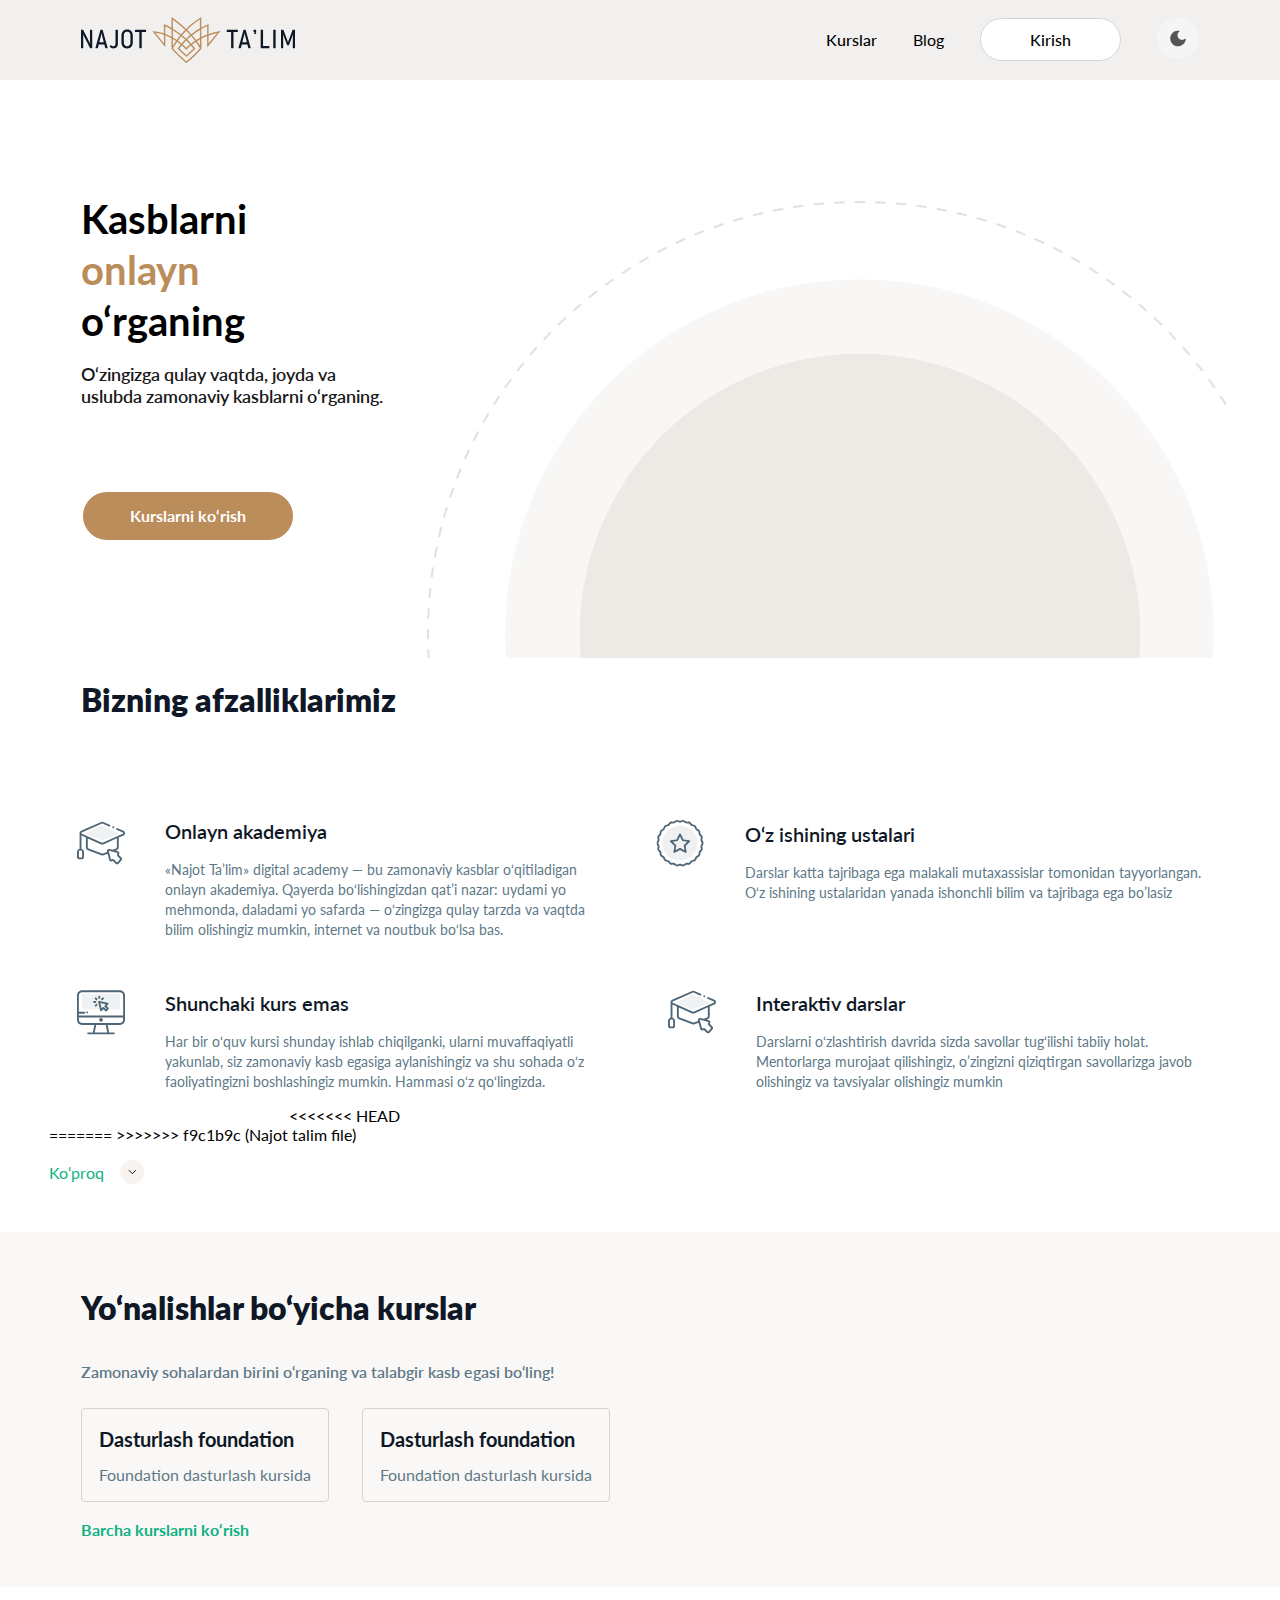
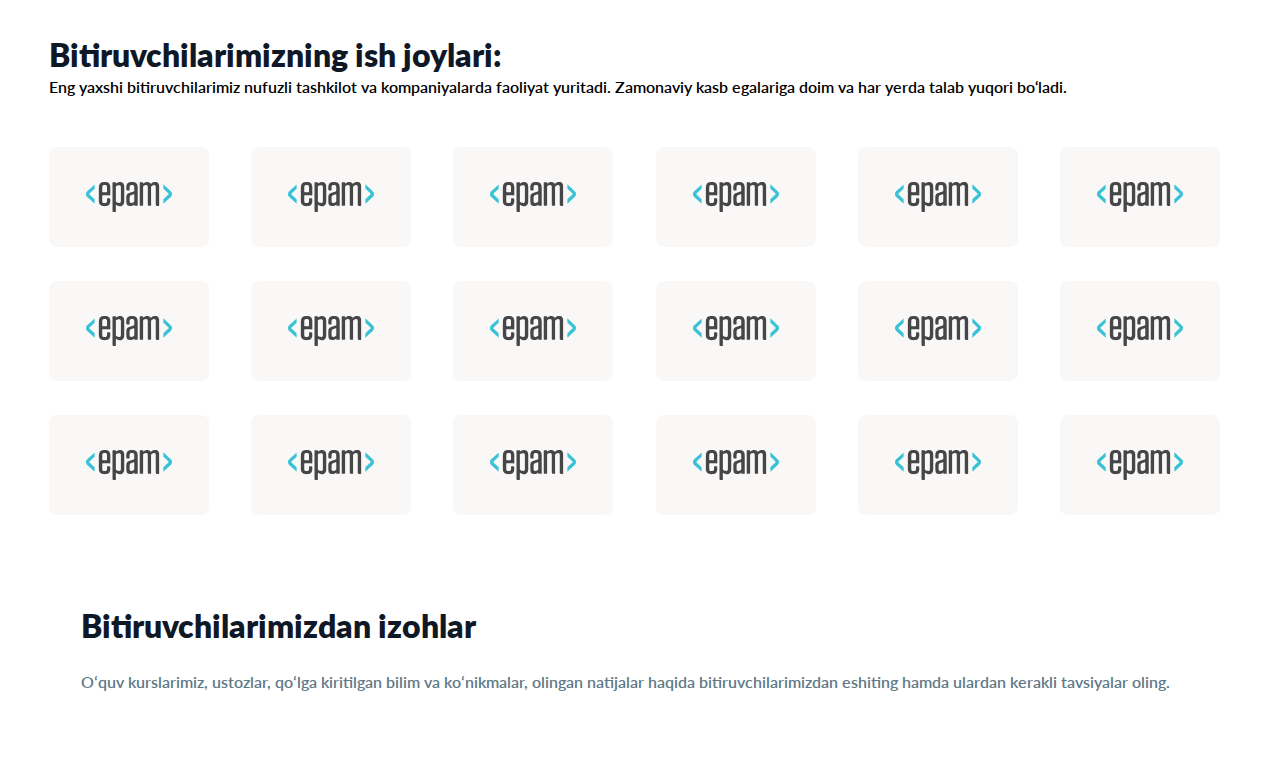
==== index.html @ 7089ec7c "add all repo" ====
<!doctype html>
<html lang="en">
<head>
    <meta charset="UTF-8">
    <meta name="viewport"
          content="width=device-width, user-scalable=no, initial-scale=1.0, maximum-scale=1.0, minimum-scale=1.0">
    <meta http-equiv="X-UA-Compatible" content="ie=edge">
    <title>Document</title>
    <link rel="stylesheet" href="./main.css">
</head>
<body>
<header class="header">
    <div class="container header_container">
        <img src="img/najot_ta'lim_logo.svg" alt="Najot Ta'lim Logo">
        <nav>
            <ul class="header_menu">
                <li class="header_link"><a href="#">Kurslar</a></li>
                <li class="header_link"><a href="#"></a>Blog</li>
                <li class="header_link"><a class="header_href" href="#">Kirish</a></li>
                <li class="header_img">
                    <img src="./img/Dark%20mode.svg" alt="Dark mode">
                </li>
            </ul>
        </nav>
    </div>
</header>

<main class="main">
    <section class="container main_container">
        <div class="section_container">
            <div class="section_box">
                <h1>Kasblarni
                  <span class="section_span">onlayn</span>
                    o‘rganing</h1>
                <p class="hero_text">O‘zingizga qulay vaqtda, joyda va uslubda
                    zamonaviy kasblarni o‘rganing.</p>
                <button class="section_button">Kurslarni ko‘rish</button>
            </div>
        </div>
    </section>

        <section class="container section_box_div">
                <h2 class="hero_h2">Bizning afzalliklarimiz</h2>
          <div class="box_container">
            <div class="box_title">
                <img class="box_title_img" src="./img/online.60c3bc48.svg.svg" alt="logo">
                <div class="title_box">
                    <p class="box_title_p">Onlayn akademiya</p>
                    <p class="box_title_text">«Najot Ta’lim» digital academy — bu zamonaviy kasblar o‘qitiladigan onlayn
                        akademiya. Qayerda bo‘lishingizdan qat’i nazar: uydami yo mehmonda,
                        daladami yo safarda — o‘zingizga qulay tarzda va vaqtda bilim olishingiz
                        mumkin, internet va noutbuk bo‘lsa bas.</p>
                </div>
            </div>
            <div class="box_title">
                <img class="box_title_img" src="./img/span.svg" alt="logo">
                <div class="title_box">
                    <p class="box_title_p">O‘z ishining ustalari</p>
                    <p class="box_title_text_p">Darslar katta tajribaga ega malakali mutaxassislar tomonidan tayyorlangan.
                        O‘z ishining ustalaridan yanada ishonchli bilim va tajribaga ega bo’lasiz</p>
                </div>
            </div>
            <div class="box_title">
                <img class="box_title_img" src="./img/pc1.e972278e.svg.svg" alt="logo">
                <div class="title_box">
                    <p class="box_title_p">Shunchaki kurs emas</p>
                    <p class="box_title_text">Har bir o‘quv kursi shunday ishlab chiqilganki, ularni muvaffaqiyatli yakunlab,
                        siz zamonaviy kasb egasiga aylanishingiz va shu sohada o‘z faoliyatingizni
                        boshlashingiz mumkin. Hammasi o‘z qo‘lingizda.</p>
                </div>
            </div>
            <div class="box_title">
                <img class="box_title_img" src="./img/online.60c3bc48.svg.svg" alt="logo">
                <div class="title_box">
                    <p class="box_title_p">Interaktiv darslar</p>
                    <p class="box_title_text">Darslarni o‘zlashtirish davrida sizda savollar tug‘ilishi tabiiy holat.
                        Mentorlarga murojaat qilishingiz, o’zingizni qiziqtirgan savollarizga javob
                        olishingiz va tavsiyalar olishingiz mumkin</p>
                </div>
            </div>
<<<<<<< HEAD

           </div>
=======
          </div>
>>>>>>> f9c1b9c (Najot talim file)
            <div class="box_title_a_btn">
                <a class="text_href" href="#">Ko‘proq</a>
                <img src="./img/button.our-advantages__more-btn-icon%20(1).svg" alt="">
            </div>
        </section>
        <section class="section_container_div">
            <div class="container section_box_h2">
                <h2 class="box_h2">Yo‘nalishlar bo‘yicha kurslar</h2>
                <p class="box_p">Zamonaviy sohalardan birini o‘rganing va talabgir kasb egasi bo‘ling!</p>
                <div class="box_section_div_box_container">
                    <div class="box_section_div_box">
                        <h3 class="box_h3">Dasturlash foundation</h3>
                        <p class="box_p_text">Foundation dasturlash kursida </p>
                    </div>
                    <div class="box_section_div_box">
                        <h3 class="box_h3">Dasturlash foundation</h3>
                        <p class="box_p_text">Foundation dasturlash kursida </p>
                    </div>
                </div>
                <p class="hero_p">Barcha kurslarni ko‘rish</p>
            </div>
        </section>
        <section class="container section_container_div_box">
            <div class="section_container_box_div">
                <h2 class="text_h2">Bitiruvchilarimizning ish joylari:</h2>
                <p class="text_p">Eng yaxshi bitiruvchilarimiz nufuzli tashkilot va kompaniyalarda faoliyat yuritadi. Zamonaviy kasb egalariga doim va har yerda talab yuqori bo‘ladi.</p>
            </div>
            <div class="box_grid">
                <div class="img_box">
                    <img src="./img/li.partners__item.svg" alt="<epam>">
                </div>
                <div class="img_box">
                    <img src="./img/li.partners__item.svg" alt="<epam>">
                </div>
                <div class="img_box">
                    <img src="./img/li.partners__item.svg" alt="<epam>">
                </div>
                <div class="img_box">
                    <img src="./img/li.partners__item.svg" alt="<epam>">
                </div>
                <div class="img_box">
                    <img src="./img/li.partners__item.svg" alt="<epam>">
                </div>
                <div class="img_box">
                    <img src="./img/li.partners__item.svg" alt="<epam>">
                </div>
                <div class="img_box">
                    <img src="./img/li.partners__item.svg" alt="<epam>">
                </div>
                <div class="img_box">
                    <img src="./img/li.partners__item.svg" alt="<epam>">
                </div>
                <div class="img_box">
                    <img src="./img/li.partners__item.svg" alt="<epam>">
                </div>
                <div class="img_box">
                    <img src="./img/li.partners__item.svg" alt="<epam>">
                </div>
                <div class="img_box">
                    <img src="./img/li.partners__item.svg" alt="<epam>">
                </div>
                <div class="img_box">
                    <img src="./img/li.partners__item.svg" alt="<epam>">
                </div>
                <div class="img_box">
                    <img src="./img/li.partners__item.svg" alt="<epam>">
                </div>
                <div class="img_box">
                    <img src="./img/li.partners__item.svg" alt="<epam>">
                </div>
                <div class="img_box">
                    <img src="./img/li.partners__item.svg" alt="<epam>">
                </div>
                <div class="img_box">
                    <img src="./img/li.partners__item.svg" alt="<epam>">
                </div>
                <div class="img_box">
                    <img src="./img/li.partners__item.svg" alt="<epam>">
                </div>
                <div class="img_box">
                    <img src="./img/li.partners__item.svg" alt="<epam>">
                </div>
            </div>
        </section>
    <section class="section_container_div_title">
        <div class="container section_box_title_text">
            <h2 class="text_title">Bitiruvchilarimizdan izohlar</h2>
            <p class="title_box_text">Oʻquv kurslarimiz, ustozlar, qoʻlga kiritilgan bilim va koʻnikmalar, olingan natijalar haqida bitiruvchilarimizdan eshiting hamda ulardan kerakli tavsiyalar oling.</p>
        </div>
    </section>
</main>
</body>
</html>
---- main.css ----
@import url('https://fonts.googleapis.com/css2?family=Lato:ital,wght@0,100;0,300;0,400;0,700;0,900;1,100;1,300;1,400;1,700;1,900&display=swap');
*{
    .text_href{
        color: #0EB182;
    }
    margin: 0;
    padding: 0;
    box-sizing: border-box;
    list-style: none;
    text-decoration: none;
    font-family: "Lato", serif;
    border: none;
}
body{
    background: #FFFFFF;
}
.header{
    background: #F1F0EE;
}
.container{
    margin: 0 auto;
    max-width: 1182px;
    width: 100%;
}
.header_container{
    padding: 17px 32px;
    display: flex;
    justify-content: space-between;
    align-items: center;
}
.header_menu{
    display: flex;
    align-items: center;
    gap: 36px;
}
.header_link > a{
    color: #000000;
    font-weight: 500;
    font-size: 16px;
    line-height: 22px;
}
.header_href{
    background-color:  #FFFFFF;
    padding: 11px 49px;
    border-radius: 100px;
    border: 1px solid #d5d3d0;
}
.header_href:hover{
    background-color: #F1F0EE;
    border: 1px solid #FFFFFF;
    transition-duration: 0.5s;
}
h1{
    max-width: 160px;
    width: 100%;
    color: #000000;
    font-weight: 700;
    font-size: 40px;
    line-height: 46px;
}
.section_span{
    font-weight: 700;
    font-size: 40px;
    line-height: 56px;
    color: #BA8D5B;
}
.section_container{
    padding: 116px 32px;
    display: flex;
    gap: 76px;
    background-image: url("./img/bakround_img.png");
    background-repeat: no-repeat;
    background-position: 120% bottom;
}
.hero_text{
    max-width: 313px;
    width: 100%;
    font-weight: 600;
    font-size: 18px;
    line-height: 22px;
    margin-top: 19px;
    color: #191919;
}
.section_button{
    padding: 13px 47px;
    border-radius: 100px;
    background: #BA8D5B;
    color: #fff;
    font-weight: 700;
    font-size: 16px;
    line-height: 22px;
    margin-top: 83px;
    cursor: pointer;
    border: 2px solid #ffffff;
}
.section_button:hover{
    background: #000000;
    border: 2px solid yellow;
    transition-duration: 0.5s;
}
.section_img{
    max-width: 706px;
}
.hero_h2{
    color: #0F1826;
    font-weight: 800;
    font-size: 32px;
    line-height: 40px;
    padding: 0  0 0 32px;
}
.section_box_div{
    margin-top: 22px;
}
.box_title_p{
    color: #0F1826;
    font-weight: 600;
    font-size: 20px;
    line-height: 30px;
}
.box_title_text{
    margin-top: 14px;
    color: #607987;
    max-width: 448px;
    width: 100%;
    font-weight: 400;
    font-size: 14px;
    line-height: 20px;
}
.box_title{
    margin-top: 48px;
    display: flex;
    gap: 40px;
}
.box_title_img{
    object-fit: none;
    padding-bottom: 70px;
}
.box_title_text_p{
    margin-top: 14px;
    color: #607987;
    max-width: 470px;
    width: 100%;
    font-weight: 400;
    font-size: 14px;
    line-height: 20px;
}
.box_container{
    margin-top: 48px;
    display: grid;
    grid-template-columns: 1fr 1fr;
    align-items: center;
    justify-items: center;
    flex-direction: column;
}
.box_href{
    color: #0EB182;
    font-weight: 600;
    font-size: 16px;
    line-height: 20px;
}
.box_title_a_btn{
   margin-top: 16px;
    align-items: center;
    display: flex;
    gap: 16px;
}
.section_container_div{
    margin-top: 48px;
    background: #F9F8F7;
    padding: 48px 0;
}
.section_box_h2{
    padding-left: 32px;
}
.box_h2{
    color: #0F1826;
    font-weight: 800;
    font-size: 32px;
    line-height: 56px;
}
.box_p{
    margin-top: 24px;
    font-weight: 600;
    font-size: 16px;
    line-height: 24px;
    color: #607987;
}
.box_h3{
    font-weight: 700;
    font-size: 20px;
    line-height: 27px;
    color: #0F1826;
}
.box_section_div_box{
    max-width: 254px;
    border-radius: 4px;
    border: 1px solid #d5d3d0;
    padding: 17px;
    color: #607987;
}
.box_p_text{
    margin-top: 12px;
}
.box_section_div_box_container{
    margin-top: 24px;
    display: flex;
    gap: 33px;
}
.hero_p{
    margin-top: 18px;
    font-weight: 700;
    font-size: 16px;
    line-height: 19px;
    color: #0EB182;
}
.text_h2{
    color: #0F1826;
    font-weight: 800;
    font-size: 32px;
    line-height: 40px;
}
.text_p{
    font-weight: 600;
    font-size: 16px;
    line-height: 24px;
}
.section_container_box_div{
    margin-top: 48px;
}
.box_grid{
    margin-top: 48px;
    display: grid;
    grid-template-columns: 1fr 1fr 1fr 1fr 1fr 1fr;
    gap: 31px;
}
.section_container_div_title{
    margin-top: 48px;
    padding: 40px 0 60px 0;
}
.section_box_title_text{
    padding: 0 44px 30px 32px;
}
.text_title{
    color: #0F1826;
    font-weight: 800;
    font-size: 32px;
    line-height: 40px;
}
.title_box_text{
    margin-top: 24px;
    color: #607987;
    font-weight: 600;
    font-size: 16px;
    line-height: 24px;
}
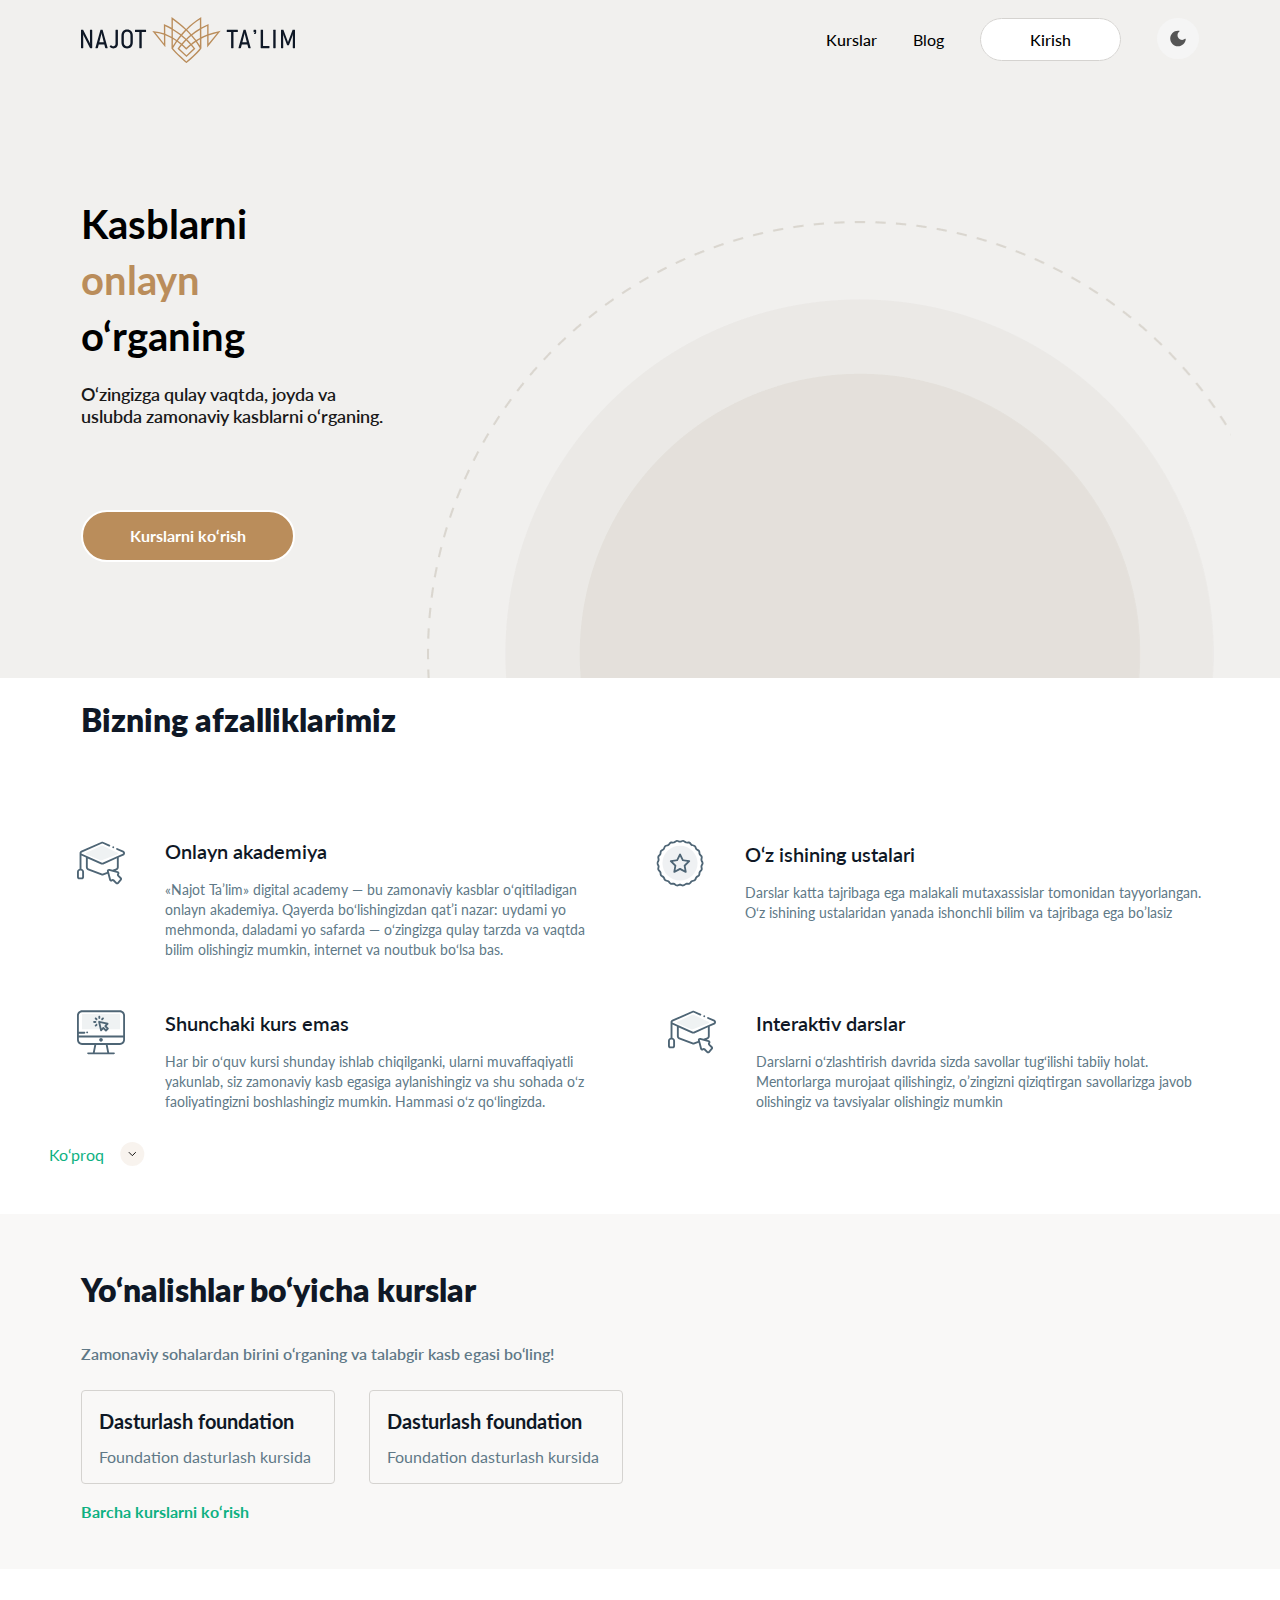
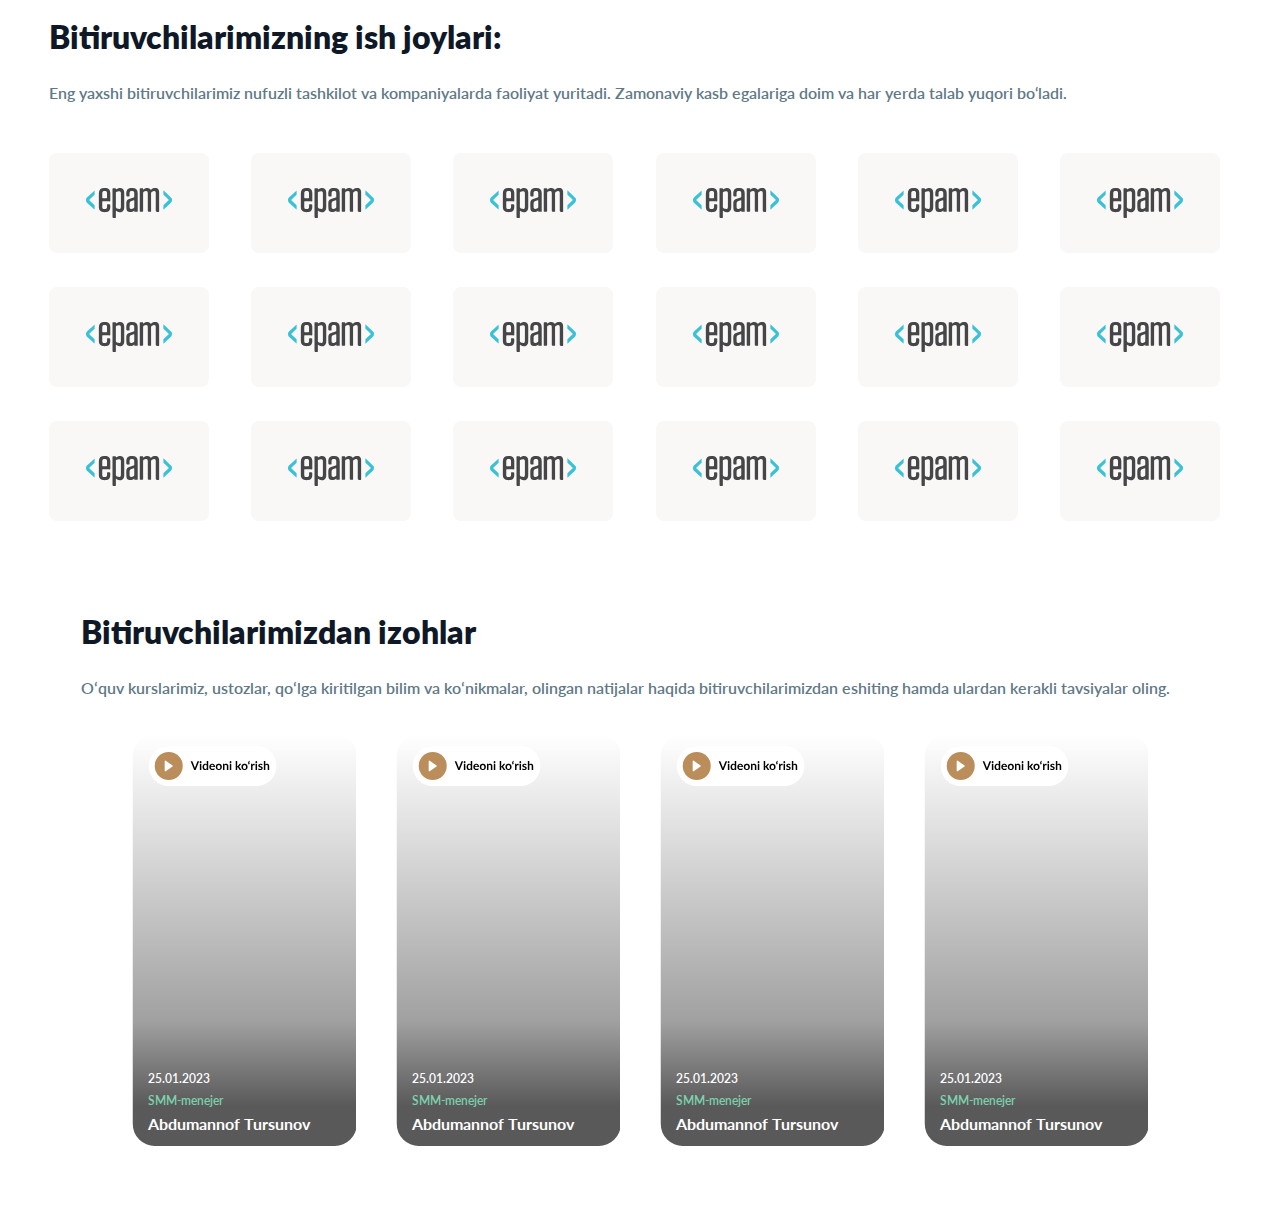
==== commit 63ce241b: "najot talim file" ====
--- a/index.html
+++ b/index.html
@@ -6,7 +6,7 @@
           content="width=device-width, user-scalable=no, initial-scale=1.0, maximum-scale=1.0, minimum-scale=1.0">
     <meta http-equiv="X-UA-Compatible" content="ie=edge">
     <title>Document</title>
-    <link rel="stylesheet" href="./main.css">
+    <link rel="stylesheet" href="main.css">
 </head>
 <body>
 <header class="header">
@@ -26,8 +26,8 @@
 </header>
 
 <main class="main">
-    <section class="container main_container">
-        <div class="section_container">
+    <section class=" main_container">
+        <div class="section_container container">
             <div class="section_box">
                 <h1>Kasblarni
                   <span class="section_span">onlayn</span>
@@ -78,12 +78,8 @@
                         olishingiz va tavsiyalar olishingiz mumkin</p>
                 </div>
             </div>
-<<<<<<< HEAD
+           </div>
 
-           </div>
-=======
-          </div>
->>>>>>> f9c1b9c (Najot talim file)
             <div class="box_title_a_btn">
                 <a class="text_href" href="#">Ko‘proq</a>
                 <img src="./img/button.our-advantages__more-btn-icon%20(1).svg" alt="">
@@ -124,46 +120,46 @@
                 <div class="img_box">
                     <img src="./img/li.partners__item.svg" alt="<epam>">
                 </div>
-                <div class="img_box">
-                    <img src="./img/li.partners__item.svg" alt="<epam>">
-                </div>
-                <div class="img_box">
-                    <img src="./img/li.partners__item.svg" alt="<epam>">
-                </div>
-                <div class="img_box">
-                    <img src="./img/li.partners__item.svg" alt="<epam>">
-                </div>
-                <div class="img_box">
-                    <img src="./img/li.partners__item.svg" alt="<epam>">
-                </div>
-                <div class="img_box">
-                    <img src="./img/li.partners__item.svg" alt="<epam>">
-                </div>
-                <div class="img_box">
-                    <img src="./img/li.partners__item.svg" alt="<epam>">
-                </div>
-                <div class="img_box">
-                    <img src="./img/li.partners__item.svg" alt="<epam>">
-                </div>
-                <div class="img_box">
-                    <img src="./img/li.partners__item.svg" alt="<epam>">
-                </div>
-                <div class="img_box">
-                    <img src="./img/li.partners__item.svg" alt="<epam>">
-                </div>
-                <div class="img_box">
-                    <img src="./img/li.partners__item.svg" alt="<epam>">
-                </div>
-                <div class="img_box">
-                    <img src="./img/li.partners__item.svg" alt="<epam>">
-                </div>
-                <div class="img_box">
-                    <img src="./img/li.partners__item.svg" alt="<epam>">
-                </div>
-                <div class="img_box">
-                    <img src="./img/li.partners__item.svg" alt="<epam>">
-                </div>
-                <div class="img_box">
+                <div class="img_box_2fr">
+                    <img src="./img/li.partners__item.svg" alt="<epam>">
+                </div>
+                <div class="img_box_2fr">
+                    <img src="./img/li.partners__item.svg" alt="<epam>">
+                </div>
+                <div class="img_box_2fr">
+                    <img src="./img/li.partners__item.svg" alt="<epam>">
+                </div>
+                <div class="img_box_2fr">
+                    <img src="./img/li.partners__item.svg" alt="<epam>">
+                </div>
+                <div class="img_box_2fr">
+                    <img src="./img/li.partners__item.svg" alt="<epam>">
+                </div>
+                <div class="img_box_2fr">
+                    <img src="./img/li.partners__item.svg" alt="<epam>">
+                </div>
+                <div class="img_box_2fr">
+                    <img src="./img/li.partners__item.svg" alt="<epam>">
+                </div>
+                <div class="img_box_2fr">
+                    <img src="./img/li.partners__item.svg" alt="<epam>">
+                </div>
+                <div class="img_box_2fr">
+                    <img src="./img/li.partners__item.svg" alt="<epam>">
+                </div>
+                <div class="img_box_2fr">
+                    <img src="./img/li.partners__item.svg" alt="<epam>">
+                </div>
+                <div class="img_box_2fr">
+                    <img src="./img/li.partners__item.svg" alt="<epam>">
+                </div>
+                <div class="img_box_2fr">
+                    <img src="./img/li.partners__item.svg" alt="<epam>">
+                </div>
+                <div class="img_box_2fr">
+                    <img src="./img/li.partners__item.svg" alt="<epam>">
+                </div>
+                <div class="img_box_2fr">
                     <img src="./img/li.partners__item.svg" alt="<epam>">
                 </div>
             </div>
@@ -173,6 +169,40 @@
             <h2 class="text_title">Bitiruvchilarimizdan izohlar</h2>
             <p class="title_box_text">Oʻquv kurslarimiz, ustozlar, qoʻlga kiritilgan bilim va koʻnikmalar, olingan natijalar haqida bitiruvchilarimizdan eshiting hamda ulardan kerakli tavsiyalar oling.</p>
         </div>
+        <div class="vid_box">
+            <div class="img_box_video">
+                <img src="./img/span.reviews__item-view-video%20(1).svg" alt="Video review">
+                <div class="box_img_p">
+                    <p class="img_text">25.01.2023</p>
+                    <p class="img_box_text">SMM-menejer</p>
+                    <p class="box_img_text">Abdumannof Tursunov</p>
+                </div>
+            </div>
+            <div class="img_box_video">
+                <img src="./img/span.reviews__item-view-video%20(1).svg" alt="Video review">
+                <div class="box_img_p">
+                    <p class="img_text">25.01.2023</p>
+                    <p class="img_box_text">SMM-menejer</p>
+                    <p class="box_img_text">Abdumannof Tursunov</p>
+                </div>
+            </div>
+            <div class="img_box_video">
+                <img src="./img/span.reviews__item-view-video%20(1).svg" alt="Video review">
+                <div class="box_img_p">
+                    <p class="img_text">25.01.2023</p>
+                    <p class="img_box_text">SMM-menejer</p>
+                    <p class="box_img_text">Abdumannof Tursunov</p>
+                </div>
+            </div>
+            <div class="img_box_video">
+                <img src="./img/span.reviews__item-view-video%20(1).svg" alt="Video review">
+                <div class="box_img_p">
+                    <p class="img_text">25.01.2023</p>
+                    <p class="img_box_text">SMM-menejer</p>
+                    <p class="box_img_text">Abdumannof Tursunov</p>
+                </div>
+            </div>
+        </div>
     </section>
 </main>
 </body>
--- a/main.css
+++ b/main.css
@@ -33,6 +33,14 @@
     align-items: center;
     gap: 36px;
 }
+h1{
+    max-width: 325px;
+    width: 100%;
+    font-weight: 700;
+    font-size: 40px;
+    line-height: 56px;
+    padding-right: 165px;
+}
 .header_link > a{
     color: #000000;
     font-weight: 500;
@@ -50,7 +58,10 @@
     border: 1px solid #FFFFFF;
     transition-duration: 0.5s;
 }
-h1{
+.main_container{
+    background-color: red;
+}
+.hero_text_title{
     max-width: 160px;
     width: 100%;
     color: #000000;
@@ -191,6 +202,9 @@
     line-height: 27px;
     color: #0F1826;
 }
+.main_container{
+    background-color: #F1F0EE;
+}
 .box_section_div_box{
     max-width: 254px;
     border-radius: 4px;
@@ -203,8 +217,10 @@
 }
 .box_section_div_box_container{
     margin-top: 24px;
-    display: flex;
+    display: grid;
+    grid-template-columns: 1fr 1fr;
     gap: 33px;
+    max-width: 542px    ;
 }
 .hero_p{
     margin-top: 18px;
@@ -220,9 +236,11 @@
     line-height: 40px;
 }
 .text_p{
+    color: #607987;
     font-weight: 600;
     font-size: 16px;
     line-height: 24px;
+    margin-top: 24px;
 }
 .section_container_box_div{
     margin-top: 48px;
@@ -252,4 +270,211 @@
     font-weight: 600;
     font-size: 16px;
     line-height: 24px;
+}
+.vid_box{
+    display: flex;
+    gap: 40px;
+    justify-content: center;
+    align-items: center;
+}
+.img_box_video{
+    background-image: url("./img/div.reviews__item-backdrop.svg");
+    background-repeat: no-repeat;
+    max-width: 224px;
+    width: 100%;
+    height: 412px;
+    margin-top: 4px;
+    padding: 12px 16px;
+}
+.img_text{
+    color: #FFFFFF;
+    font-weight: 600;
+    font-size: 12px;
+    line-height: 22px;
+}
+.box_img_text{
+    color: #FFFFFF;
+    font-weight: 700;
+    font-size: 16px;
+    line-height: 24px;
+}
+.box_img_p{
+    margin-top: 279px;
+}
+.img_box_text{
+    color: #7CD1AC;
+    font-weight: 600;
+    font-size: 12px;
+    line-height: 22px;
+}
+@media screen and (max-width: 1095px){
+.section_container{
+    background-size: 70%;
+}
+}
+@media screen and (max-width: 560px){
+    .section_container{
+       background-image: none;
+    }
+    .header_container{
+        display: none;
+    }
+    body{
+        margin: 0 auto;
+        border: 5px solid #0C8CE9;
+        max-width: 390px;
+        width: 100%;
+    }
+    .hero_text_title{
+        color: #000000;
+        font-weight: 700;
+        font-size: 24px;
+        line-height: 36px;
+    }
+    .section_span{
+        font-weight: 700;
+        font-size: 24px;
+        line-height: 36px;
+    }
+    h1{
+        max-width: 258px;
+        font-weight: 700;
+        font-size: 24px;
+        line-height: 36px;
+        padding: 1px;
+    }
+    .hero_text_title{
+        max-width: 200px;
+        width: 100%;
+    }
+    .hero_text{
+        color: #607987;
+        font-weight: 600;
+        font-size: 14px;
+        line-height: 20px;
+    }
+    .section_button{
+        margin-top: 24px;
+        padding: 8px 34px;
+        font-weight: 700;
+        font-size: 16px;
+        line-height: 22px;
+    }
+    .main_container{
+        height: 356px;
+        padding-bottom: 28px;
+    }
+    .hero_h2{
+        color: #0F1826;
+        font-weight: 700;
+        font-size: 28px;
+        line-height: 40px;
+        margin-top: 32px;
+    }
+    .box_container{
+        max-width: 358px;
+        width: 100%;
+        padding: 0 16px;
+        display: grid;
+        grid-template-columns: 1fr;
+        margin-top: 32px;
+    }
+    .box_title{
+        display: flex;
+        align-items: center;
+        gap: 20px;
+        margin-top: 32px;
+    }
+    .box_title_img{
+        object-fit: none;
+        padding-bottom: 70px;
+    }
+    .box_title_p{
+        font-weight: 600;
+        font-size: 20px;
+        line-height: 30px;
+    }
+    .box_title_text{
+        max-width: 289px;
+        color: #607987;
+        padding-right: 2px;
+        font-weight: 400;
+        font-size: 14px;
+        line-height: 20px;
+    }
+    .box_title_a_btn{
+        padding-left: 16px;
+        margin-top: 16px;
+    }
+    .box_h2{
+        font-weight: 700;
+        font-size: 28px;
+        line-height: 56px;
+        color: #0F1826;
+    }
+    .section_box_h2{
+        padding-left: 16px;
+    }
+    .section_container_div{
+        padding: 24px 0;
+    }
+    .box_p{
+        font-weight: 600;
+        font-size: 14px;
+        line-height: 24px;
+        margin-top: 8px;
+    }
+    .box_section_div_box_container{
+        display: grid;
+        grid-template-columns: 1fr;
+    }
+    .hero_p{
+        font-weight: 700;
+        font-size: 16px;
+        line-height: 19px;
+    }
+    .text_h2{
+        padding-left: 16px;
+        font-weight: 700;
+        font-size: 28px;
+        line-height: 32px;
+    }
+    .text_p{
+        margin-top: 16px;
+        padding-left: 16px;
+        color: #607987;
+        font-weight: 600;
+        font-size: 14px;
+        line-height: 24px;
+    }
+    .box_grid{
+        display: grid;
+        grid-template-columns: 1fr 1fr;
+        gap: 22px;
+        padding: 0 18px;
+    }
+    .img_box_2fr{
+        display: none;
+    }
+    .section_container_div_box{
+        margin-bottom: 72px;
+    }
+    .box_section_div_box{
+        max-width: 358px;
+    }
+    .title_box_text{
+        font-weight: 600;
+        font-size: 14px;
+        line-height: 24px;
+    }
+    .text_title{
+        font-weight: 700;
+        font-size: 28px;
+        line-height: 40px;
+    }
+    .section_box_title_text{
+        max-width: 358px;
+        width: 100%;
+        padding: 1px;
+    }
 }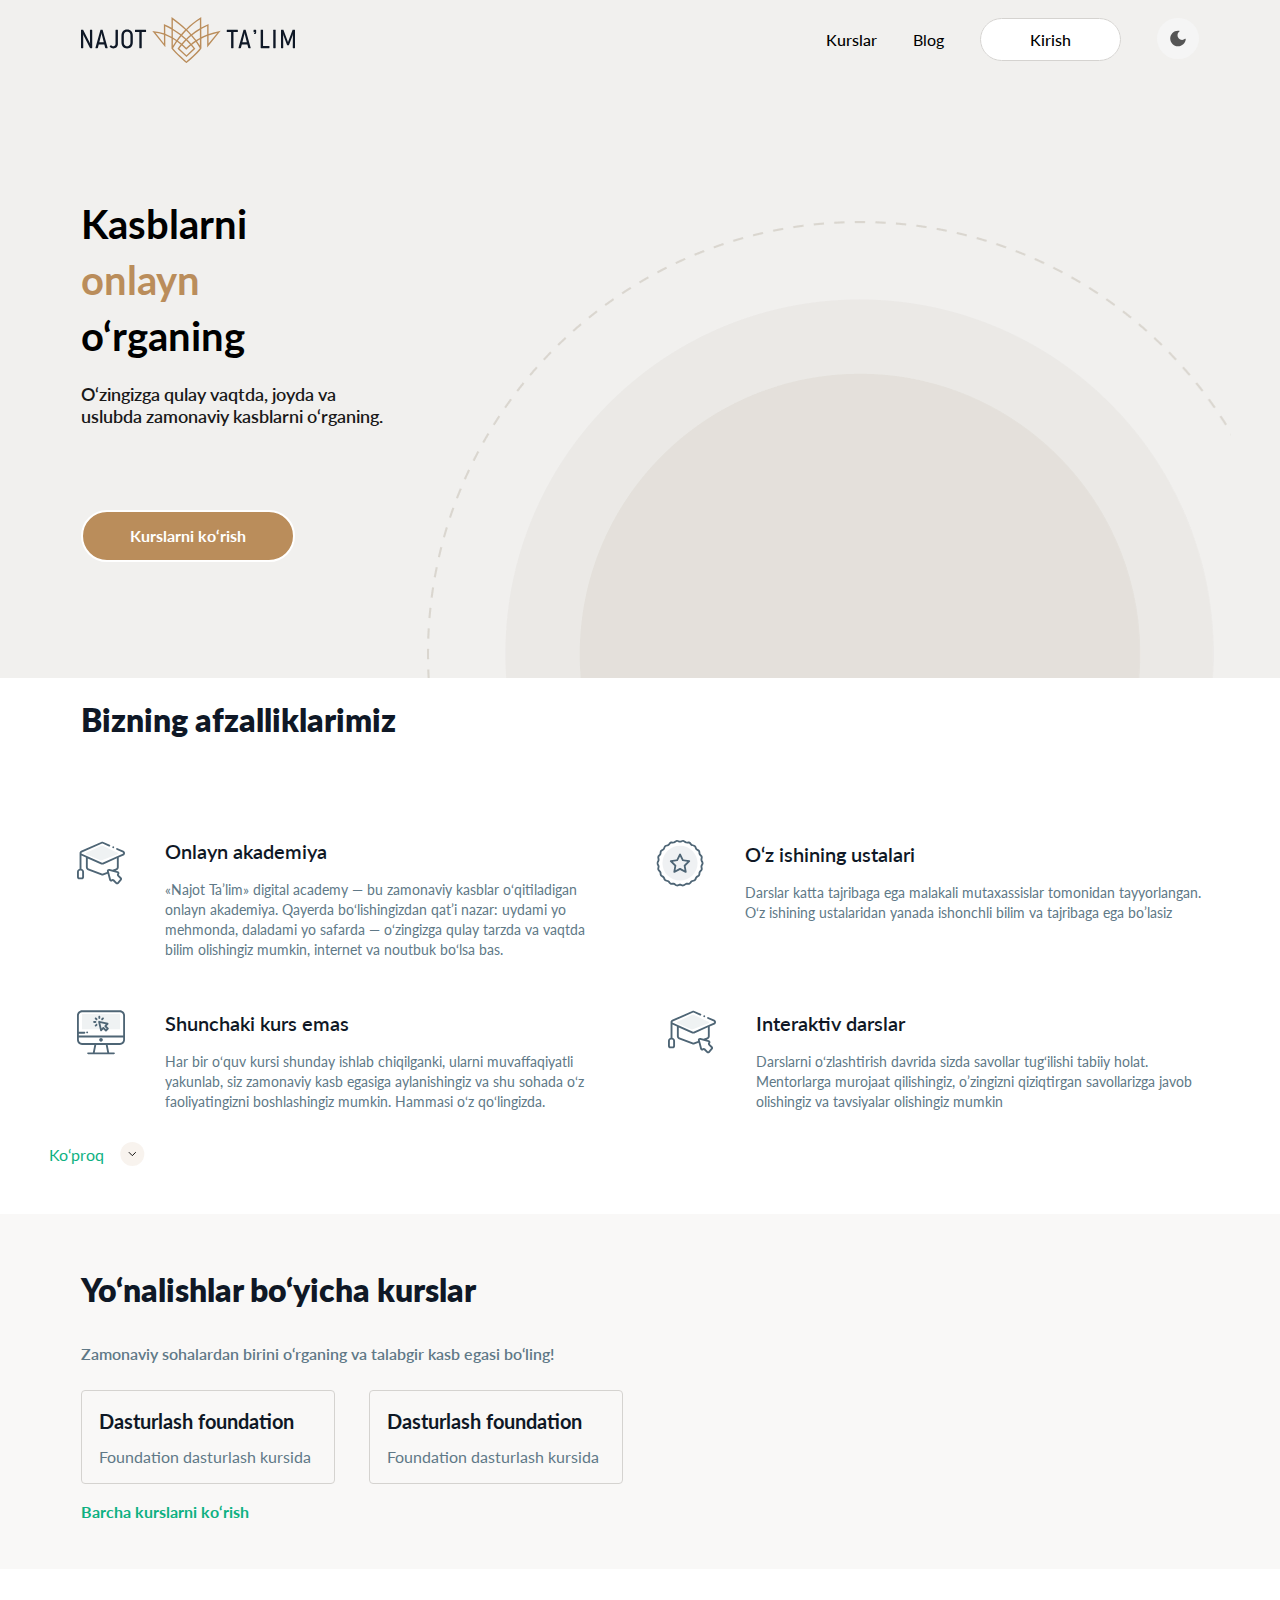
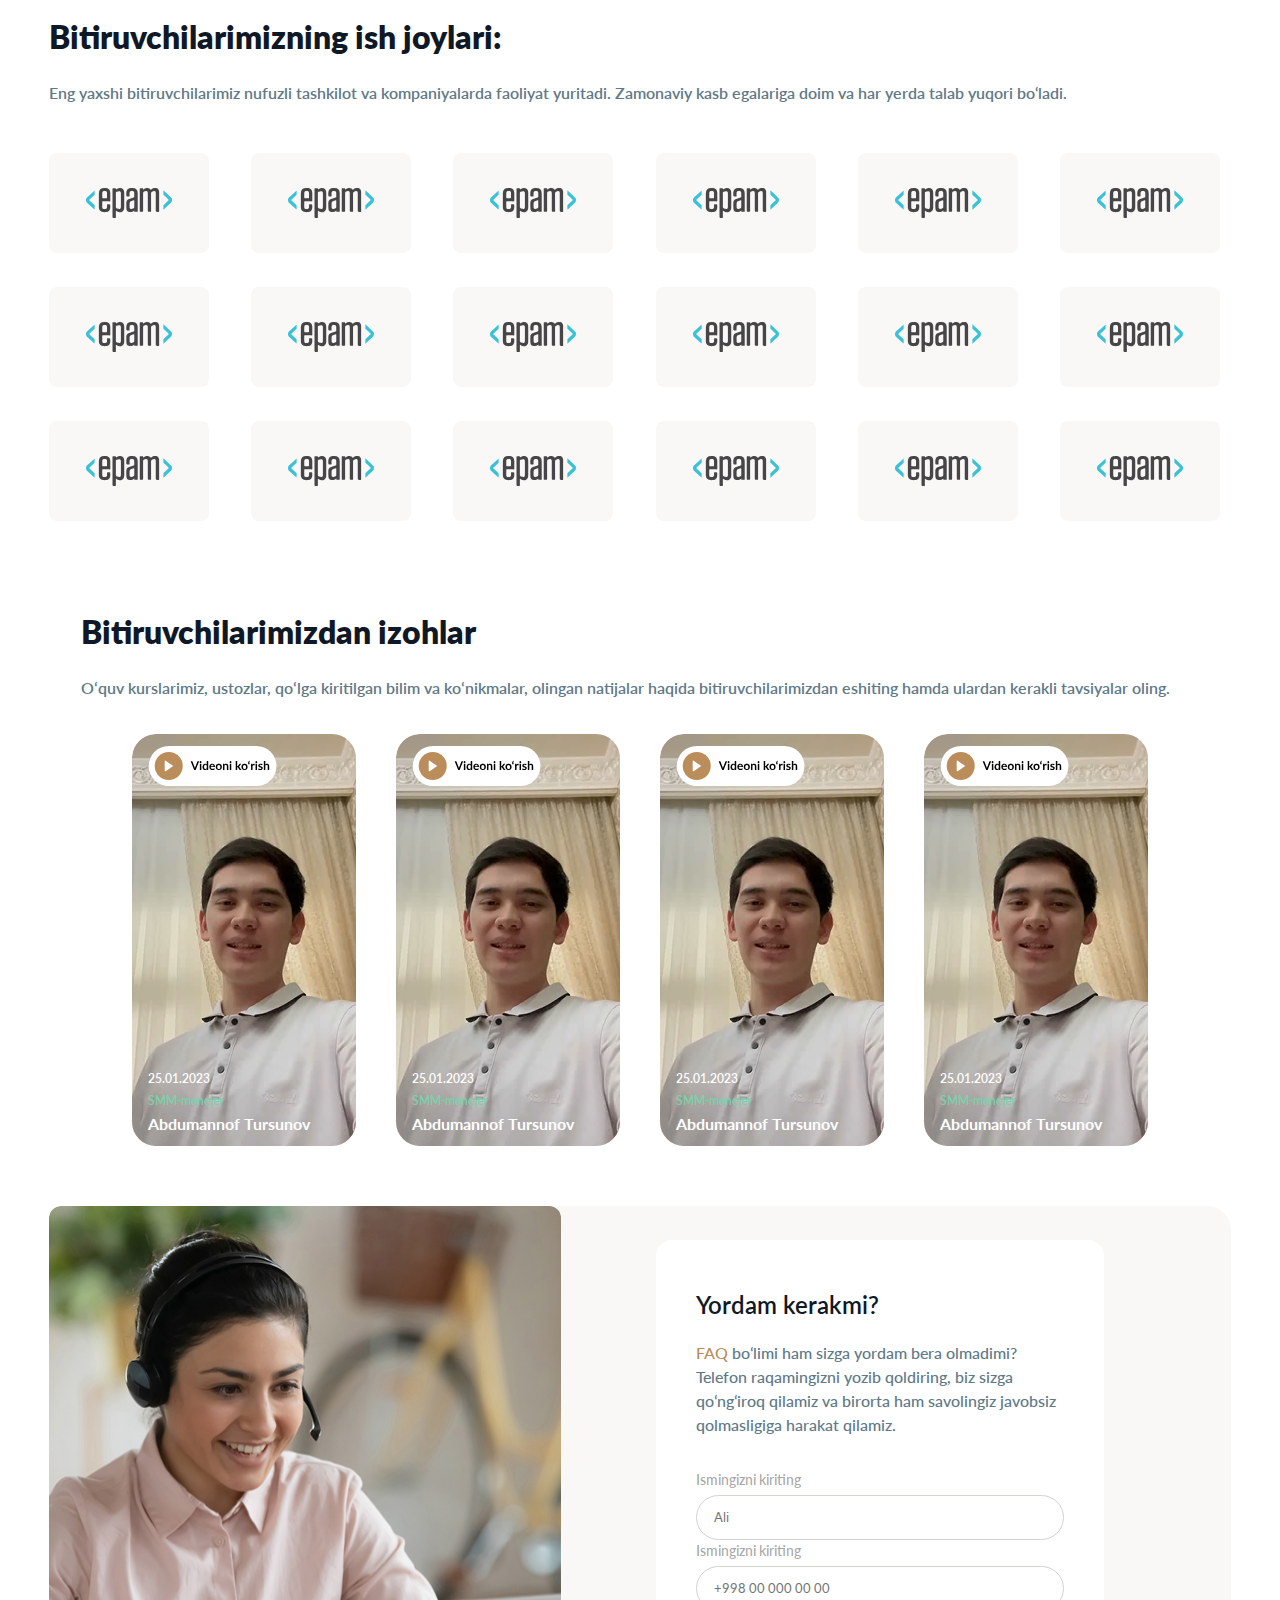
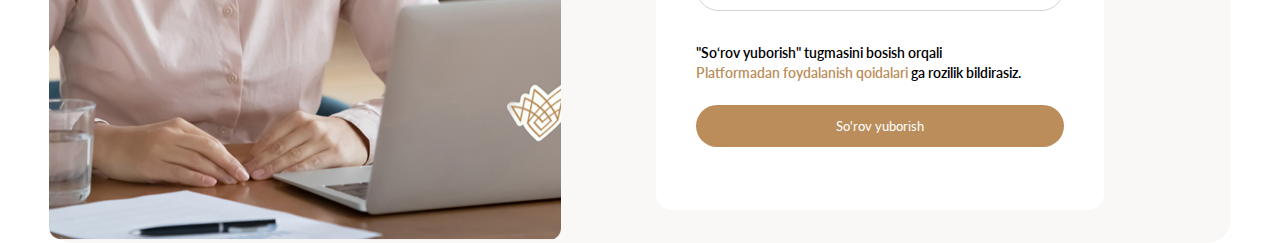
==== commit 95ba7daf: "Najot ta'lim" ====
--- a/index.html
+++ b/index.html
@@ -8,7 +8,7 @@
     <title>Document</title>
     <link rel="stylesheet" href="main.css">
 </head>
-<body>
+        <body>
 <header class="header">
     <div class="container header_container">
         <img src="img/najot_ta'lim_logo.svg" alt="Najot Ta'lim Logo">
@@ -178,30 +178,63 @@
                     <p class="box_img_text">Abdumannof Tursunov</p>
                 </div>
             </div>
-            <div class="img_box_video">
-                <img src="./img/span.reviews__item-view-video%20(1).svg" alt="Video review">
-                <div class="box_img_p">
-                    <p class="img_text">25.01.2023</p>
-                    <p class="img_box_text">SMM-menejer</p>
-                    <p class="box_img_text">Abdumannof Tursunov</p>
-                </div>
-            </div>
-            <div class="img_box_video">
-                <img src="./img/span.reviews__item-view-video%20(1).svg" alt="Video review">
-                <div class="box_img_p">
-                    <p class="img_text">25.01.2023</p>
-                    <p class="img_box_text">SMM-menejer</p>
-                    <p class="box_img_text">Abdumannof Tursunov</p>
-                </div>
-            </div>
-            <div class="img_box_video">
-                <img src="./img/span.reviews__item-view-video%20(1).svg" alt="Video review">
-                <div class="box_img_p">
-                    <p class="img_text">25.01.2023</p>
-                    <p class="img_box_text">SMM-menejer</p>
-                    <p class="box_img_text">Abdumannof Tursunov</p>
-                </div>
-            </div>
+            <div class="img_box_video_1">
+                <img src="./img/span.reviews__item-view-video%20(1).svg" alt="Video review">
+                <div class="box_img_p">
+                    <p class="img_text">25.01.2023</p>
+                    <p class="img_box_text">SMM-menejer</p>
+                    <p class="box_img_text">Abdumannof Tursunov</p>
+                </div>
+            </div>
+            <div class="img_box_video_1">
+                <img src="./img/span.reviews__item-view-video%20(1).svg" alt="Video review">
+                <div class="box_img_p">
+                    <p class="img_text">25.01.2023</p>
+                    <p class="img_box_text">SMM-menejer</p>
+                    <p class="box_img_text">Abdumannof Tursunov</p>
+                </div>
+            </div>
+            <div class="img_box_video_1">
+                <img src="./img/span.reviews__item-view-video%20(1).svg" alt="Video review">
+                <div class="box_img_p">
+                    <p class="img_text">25.01.2023</p>
+                    <p class="img_box_text">SMM-menejer</p>
+                    <p class="box_img_text">Abdumannof Tursunov</p>
+                </div>
+            </div>
+        </div>
+        <div class="img_title">
+            <img src="./img/button.partners-btn.svg" alt="button partners">
+            <img src="./img/button.partners-btn%20(2).svg" alt="button">
+        </div>
+    </section>
+    <section class="section_container_div_title_container container">
+        <div class="box_img">
+            <img class="img__box" src="./img/div.f-half.png" alt="div.f-half">
+        </div>
+        <div class="box__title">
+            <h3 class="hero__text">Yordam kerakmi?</h3>
+            <p class="hero__p"> <span class="span__hero">FAQ</span> boʻlimi ham sizga yordam bera olmadimi?
+                Telefon raqamingizni yozib qoldiring, biz sizga
+                qoʻngʻiroq qilamiz va birorta ham savolingiz javobsiz
+                qolmasligiga harakat qilamiz.</p>
+            <form action="/action">
+                <label for="name" class="hero__label">
+                    Ismingizni kiriting
+                </label><br>
+                <input class="box__input" type="text" placeholder="Ali" id="name/">
+                <form action="/action">
+                    <label for="name" class="hero__label">
+                        Ismingizni kiriting
+                    </label><br>
+                    <input class="box__input" type="tel" placeholder="+998 00 000 00 00" id="name">
+                </form>
+            </form>
+            <p class="box__text">"So‘rov yuborish" tugmasini bosish orqali <br>
+                <span class="span__text">Platformadan foydalanish qoidalari</span> ga rozilik bildirasiz.</p>
+            <button class="box__button">
+                So'rov yuborish
+            </button>
         </div>
     </section>
 </main>
--- a/main.css
+++ b/main.css
@@ -278,7 +278,8 @@
     align-items: center;
 }
 .img_box_video{
-    background-image: url("./img/div.reviews__item-backdrop.svg");
+    background-image: url("./img/image.png");
+    border-radius: 24px;
     background-repeat: no-repeat;
     max-width: 224px;
     width: 100%;
@@ -307,6 +308,96 @@
     font-size: 12px;
     line-height: 22px;
 }
+.img_title{
+    display: none;
+}
+.img_box_video_1{
+    background-image: url("./img/image.png");
+    background-repeat: no-repeat;
+    border-radius: 24px;
+    max-width: 224px;
+    width: 100%;
+    height: 412px;
+    margin-top: 4px;
+    padding: 12px 16px;
+}
+.hero__text{
+    color: #0F1826;
+    font-weight: 600;
+    font-size: 24px;
+    line-height: 40px;
+}
+.img__box{
+    max-width: 512px;
+    width: 100%;
+    height: 634px;
+    border-radius: 12px;
+}
+.section_container_div_title_container{
+    background-color: #F9F8F7;
+    border-radius: 24px;
+    display: grid;
+    grid-template-columns: 1fr 1fr;
+    gap: 32px;
+    align-items: center;
+}
+.box__title{
+    background-color: #FFFFFF;
+    max-width: 448px;
+    width: 100%;
+    height: 570px;
+    border-radius: 16px;
+    padding: 45px 40px;
+}
+.hero__p{
+    color: #607987;
+    font-weight: 500;
+    font-size: 16px;
+    line-height: 24px;
+    margin-top: 16px;
+}
+.span__hero{
+    color: #BA8D5B;
+    font-weight: 500;
+    font-size: 16px;
+    line-height: 24px;
+}
+form{
+    margin-top: 32px;
+}
+.box__input{
+    max-width: 368px;
+    width: 100%;
+    height: 45px;
+    padding: 14px 17px;
+    border-radius: 100px;
+    border: 1px solid #d5d3d0;
+    margin-top: 6px;
+}
+.hero__label{
+    color: #00000059;
+    font-weight: 600;
+    font-size: 14px;
+    line-height: 18px;
+}
+.box__text{
+    margin-top: 32px;
+    font-weight: 600;
+    font-size: 14px;
+    line-height: 20px;
+}
+.box__button{
+    max-width: 368px;
+    width: 100%;
+    padding: 13px 129px;
+    border-radius: 100px;
+    margin-top: 22px;
+    background: #BA8D5B;
+    color: #fff;
+}
+.span__text{
+    color: #BA8D5B;
+}
 @media screen and (max-width: 1095px){
 .section_container{
     background-size: 70%;
@@ -321,7 +412,6 @@
     }
     body{
         margin: 0 auto;
-        border: 5px solid #0C8CE9;
         max-width: 390px;
         width: 100%;
     }
@@ -477,4 +567,57 @@
         width: 100%;
         padding: 1px;
     }
+    .img_box_video_1{
+        display: none;
+    }
+    .img_title{
+        margin-top: 30px;
+        display: flex;
+        gap: 20px;
+        justify-content: center;
+    }
+    .img__box{
+        display: none;
+    }
+    .hero__text{
+        font-weight: 600;
+        font-size: 20px;
+        line-height: 40px;
+    }
+    .section_container_div_title_container{
+        max-width: 358px;
+        height: 583px;
+        border-radius: 20px;
+        padding: 16px;
+        display: grid;
+        gap: 0;
+        grid-template-columns: 1fr;
+    }
+    .box__title{
+        max-width: 326px;
+        height: 551px;
+        border-radius: 16px;
+        padding: 20px;
+    }
+    .hero__p{
+        color: #607987;
+        font-weight: 500;
+        font-size: 16px;
+        line-height: 24px;
+        margin-top: 13px;
+    }
+    .hero__label{
+        font-weight: 600;
+        font-size: 14px;
+        line-height: 18px;
+    }
+    .box__input{
+        max-width: 286px;
+    }
+    .box__button{
+        margin-top: 22px;
+        max-width: 286px;
+        padding: 8px 88px;
+        border-radius: 100px;
+    }
 }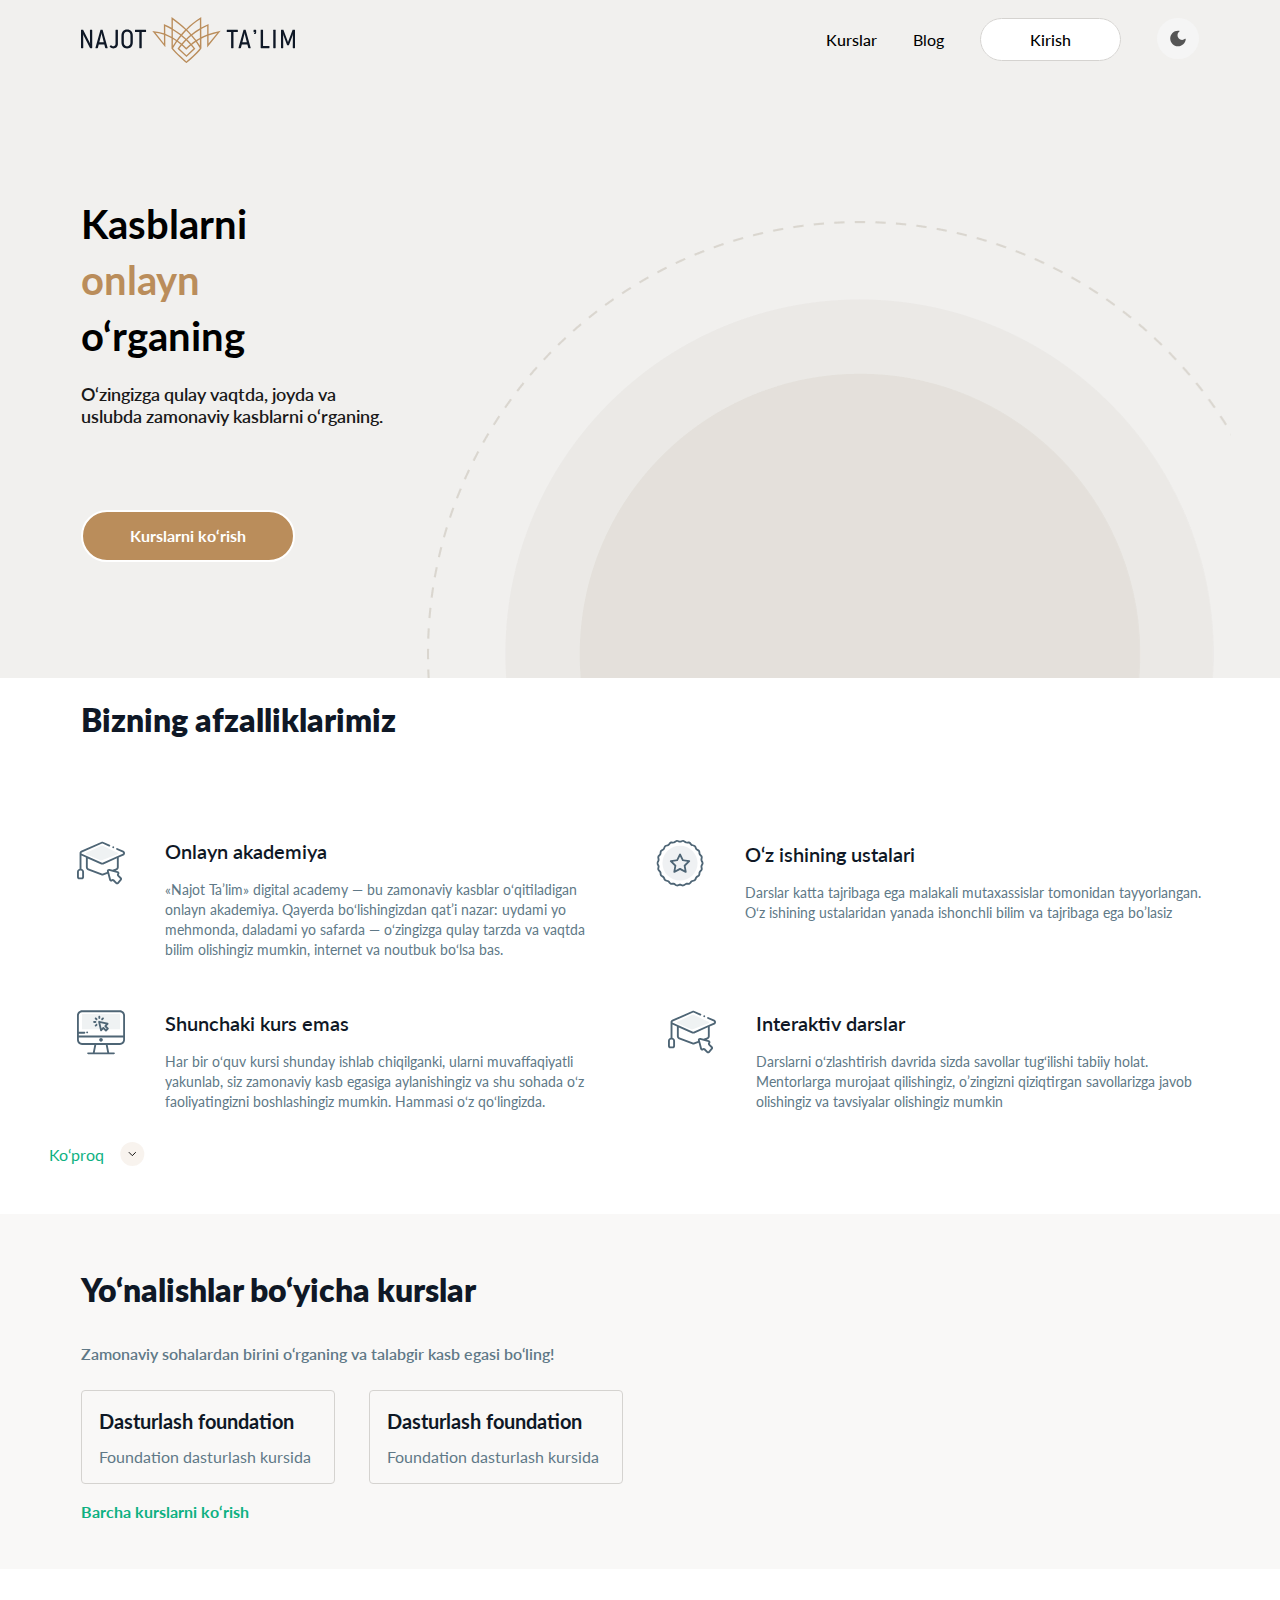
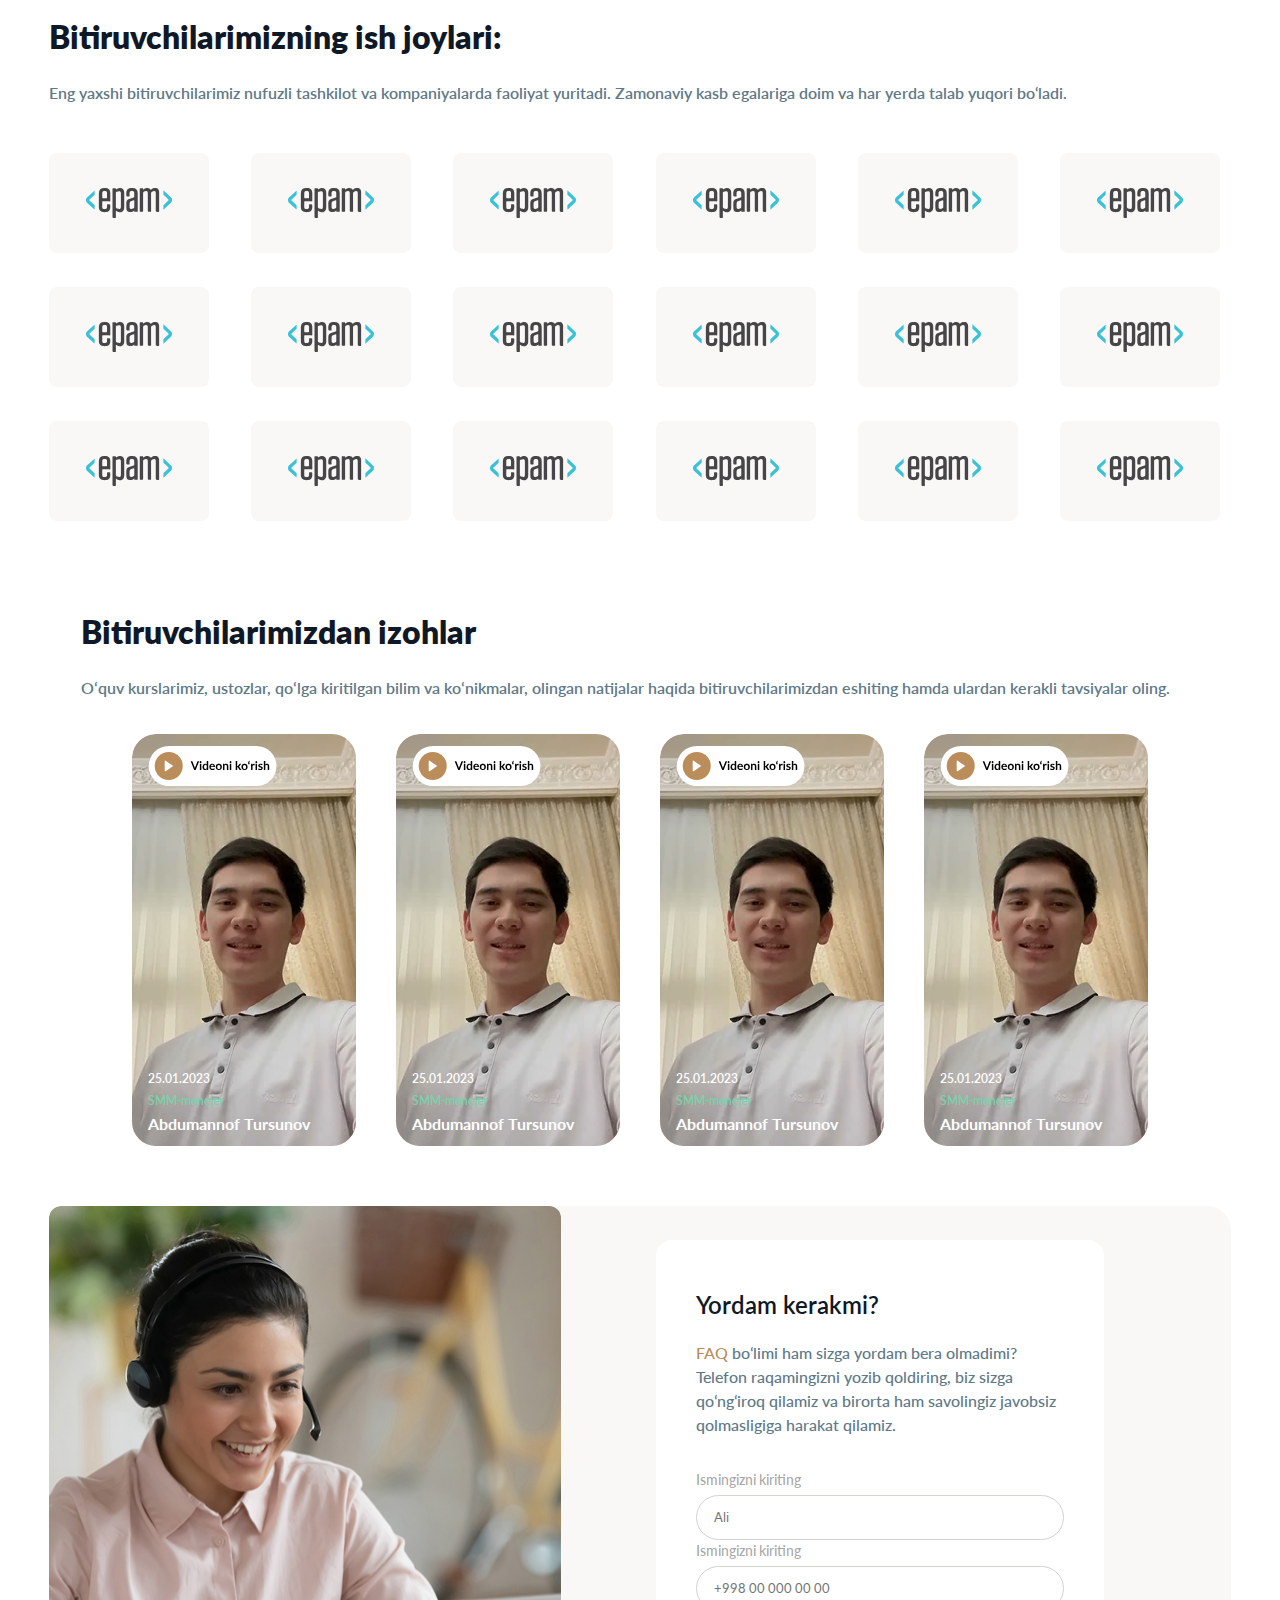
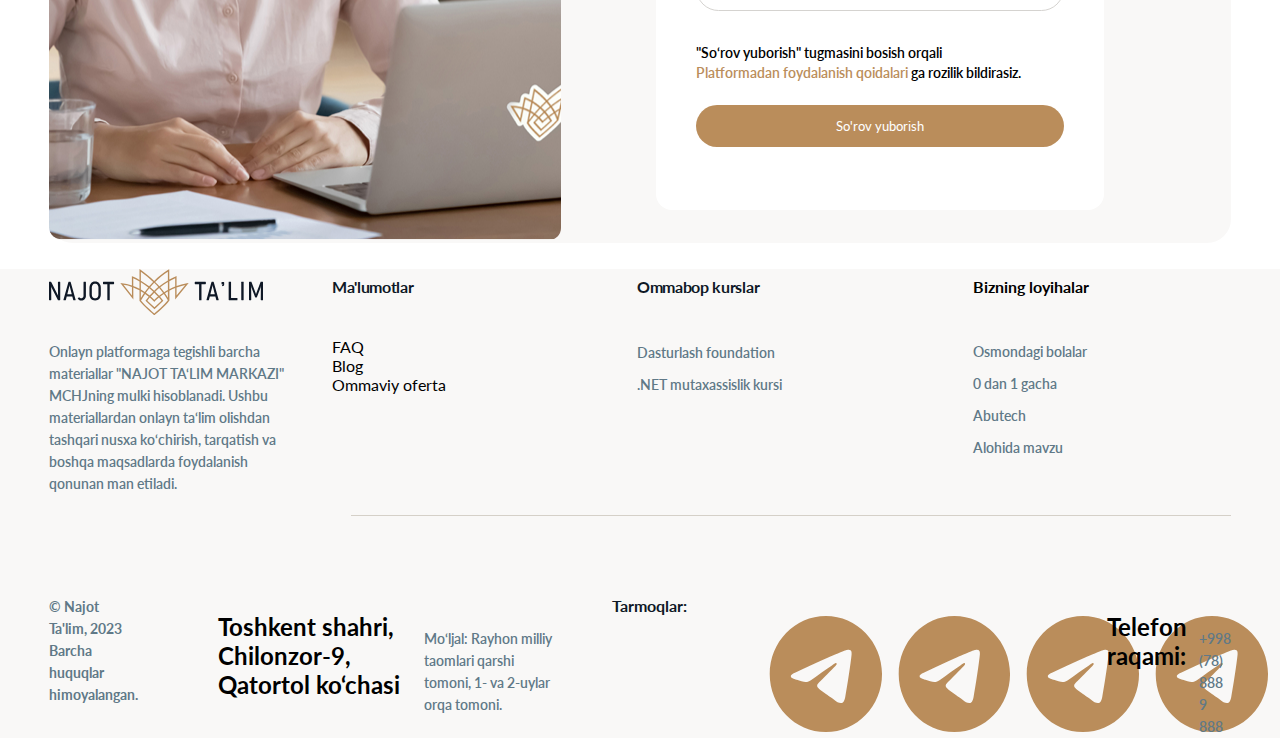
==== commit 8d5f0fe1: "Najot Talim" ====
--- a/index.html
+++ b/index.html
@@ -5,13 +5,13 @@
     <meta name="viewport"
           content="width=device-width, user-scalable=no, initial-scale=1.0, maximum-scale=1.0, minimum-scale=1.0">
     <meta http-equiv="X-UA-Compatible" content="ie=edge">
-    <title>Document</title>
+    <title>Najot Ta'lim Figma</title>
     <link rel="stylesheet" href="main.css">
 </head>
         <body>
 <header class="header">
     <div class="container header_container">
-        <img src="img/najot_ta'lim_logo.svg" alt="Najot Ta'lim Logo">
+        <img class="nav_img" src="img/najot_ta'lim_logo.svg" alt="Najot Ta'lim Logo">
         <nav>
             <ul class="header_menu">
                 <li class="header_link"><a href="#">Kurslar</a></li>
@@ -19,6 +19,10 @@
                 <li class="header_link"><a class="header_href" href="#">Kirish</a></li>
                 <li class="header_img">
                     <img src="./img/Dark%20mode.svg" alt="Dark mode">
+                </li>
+                <li class="header_img_1">
+                    <img src="./img/li.nav-list_nav__item__KwhNF%20(1).svg" alt="li.nav">
+                    <img src="./img/button.nav-list_nav__burger-btn__6_6p4.svg" alt="burger icon">
                 </li>
             </ul>
         </nav>
@@ -238,5 +242,80 @@
         </div>
     </section>
 </main>
+<footer class="footer">
+    <div class="container footer__container">
+        <div class="footer_box">
+            <div class="footer_inner_box">
+                <img class="footer_img" src="./img/Najot_talim_logo.svg" alt="Najot Talim__logo">
+                <p class="footer_text">Onlayn platformaga tegishli barcha
+                    materiallar "NAJOT TA‘LIM MARKAZI"
+                    MCHJning mulki hisoblanadi. Ushbu
+                    materiallardan onlayn ta‘lim olishdan
+                    tashqari nusxa ko‘chirish, tarqatish va
+                    boshqa maqsadlarda foydalanish
+                    qonunan man etiladi.</p>
+            </div>
+            <div class="box_footer">
+                <div class="title_footer">
+                    <h4 class="title_footer_title">Ma'lumotlar</h4>
+                    <ul class="footer_nav">
+                        <li class="internal_li">FAQ</li>
+                        <li class="internal_li">Blog</li>
+                        <li class="internal_li">Ommaviy oferta</li>
+                    </ul>
+                </div>
+                <div class="title_footer">
+                    <h4 class="title_footer_title">Ommabop kurslar</h4>
+                    <ul class="footer_nav">
+                        <li class="footer_li">Dasturlash foundation</li>
+                        <li class="footer_li">.NET mutaxassislik kursi</li>
+                    </ul>
+                </div>
+                <div class="title_footer">
+                    <h4 class="info_footer_title">Bizning loyihalar</h4>
+                    <ul class="footer_nav">
+                        <li class="footer_li">Osmondagi bolalar</li>
+                        <li class="footer_li">0 dan 1 gacha</li>
+                        <li class="footer_li">Abutech</li>
+                        <li class="footer_li">Alohida mavzu</li>
+                    </ul>
+                </div>
+            </div>
+        </div>
+        <hr class="footer_hr">
+        <div class="bottom">
+            <div class="bottom_footer">
+                <div class="bottom_box">
+                    <p class="bottom_text">© Najot Ta'lim, 2023</p>
+                    <p class="bottom_text">Barcha huquqlar himoyalangan.</p>
+                </div>
+                <div class="bottom_footer_box">
+                    <h2 class="bottom_footer_title">Toshkent shahri, Chilonzor-9,
+                        Qatortol ko‘chasi</h2>
+                    <p class="bottom_footer_text">Mo‘ljal: Rayhon milliy taomlari qarshi
+                        tomoni, 1- va 2-uylar orqa tomoni.</p>
+                </div>
+            </div>
+            <div class="btm_footer">
+                <div class="bottom_footer">
+                    <h2 class="footer_title">Tarmoqlar:</h2>
+                    <div class="bottom_footer_box">
+                        <img src="./img/Teligram.svg" alt="Telegram">
+                        <img src="./img/Teligram.svg" alt="Telegram">
+                        <img src="./img/Teligram.svg" alt="Telegram">
+                        <img src="./img/Teligram.svg" alt="Telegram">
+                        <img src="./img/Teligram.svg" alt="Telegram">
+                    </div>
+                </div>
+                <div class="bottom_footer_box">
+                    <h2 class="bottom_footer_title">Telefon raqami:
+                    </h2>
+                    <p class="bottom_footer_text">+998 (78) 888 9 888</p>
+                </div>
+            </div>
+
+        </div>
+    </div>
+</footer>
 </body>
 </html>
--- a/main.css
+++ b/main.css
@@ -251,6 +251,9 @@
     grid-template-columns: 1fr 1fr 1fr 1fr 1fr 1fr;
     gap: 31px;
 }
+.header_img_1{
+    display: none;
+}
 .section_container_div_title{
     margin-top: 48px;
     padding: 40px 0 60px 0;
@@ -398,6 +401,92 @@
 .span__text{
     color: #BA8D5B;
 }
+.footer{
+    margin-top: 20px;
+    background-color: #F9F8F7;
+}
+.footer_box{
+    margin-top: 26px;
+    display: flex;
+    gap: 33px;
+}
+.footer_text{
+    max-width: 250px;
+    width: 100%;
+    font-weight: 600;
+    font-size: 14px;
+    line-height: 22px;
+    color: #607987;
+    margin-top: 22px;
+}
+.box_footer{
+    display: flex;
+    gap: 191px;
+    margin-top: 8px;
+}
+.title_footer_title{
+    font-size: 16px;
+    font-weight: 700;
+    letter-spacing: -0.32px;
+    line-height: 20px;
+    color: #0F1826;
+}
+.footer_nav{
+    margin-top: 40px;
+}
+.footer_li{
+    font-size: 14px;
+    font-weight: 600;
+    line-height: 32px;
+    color: #607987;
+}
+.footer_hr{
+    max-width: 880px;
+    width: 100%;
+    border-top: 1px solid #81755C4D;
+    margin-top: 20px;
+    margin-left: auto;
+    margin-right: 0;
+}
+.bottom{
+    display: flex;
+    margin-top: 80px;
+    gap: 60px;
+}
+.bottom_footer{
+    display: flex;
+    gap: 80px;
+}
+.bottom_text{
+    font-size: 14px;
+    font-weight: 700;
+    line-height: 22px;
+    color: #607987;
+}
+.bottom_footer_text {
+    margin-top: 16px;
+    max-width: 240px;
+    width: 100%;
+    font-size: 14px;
+    font-weight: 600;
+    line-height: 22px;
+    color: #607987;
+}
+.btm_footer{
+    display: flex;
+    gap: 167px;
+}
+.footer_title {
+    color: #0F1826;
+    font-size: 16px;
+    font-weight: 700;
+    line-height: 20px;
+}
+.bottom_footer_box {
+    display: flex;
+    gap: 12px;
+    margin-top: 16px;
+}
 @media screen and (max-width: 1095px){
 .section_container{
     background-size: 70%;
@@ -408,7 +497,23 @@
        background-image: none;
     }
     .header_container{
-        display: none;
+        display: flex;
+        justify-content: space-between;
+        align-items: center;
+        gap: 48px;
+        padding: 14px 16px;
+    }
+    .nav_img{
+        max-width: 185px;
+        width: 100%;
+    }
+    .header_img_1{
+        display: flex;
+        align-items: center;
+        gap: 16px;
+    }
+    .section_container{
+       padding: 32px 16px;
     }
     body{
         margin: 0 auto;
@@ -449,10 +554,6 @@
         font-weight: 700;
         font-size: 16px;
         line-height: 22px;
-    }
-    .main_container{
-        height: 356px;
-        padding-bottom: 28px;
     }
     .hero_h2{
         color: #0F1826;
@@ -620,4 +721,10 @@
         padding: 8px 88px;
         border-radius: 100px;
     }
+    .header_link{
+        display: none;
+    }
+    .header_img{
+        display: none;
+    }
 }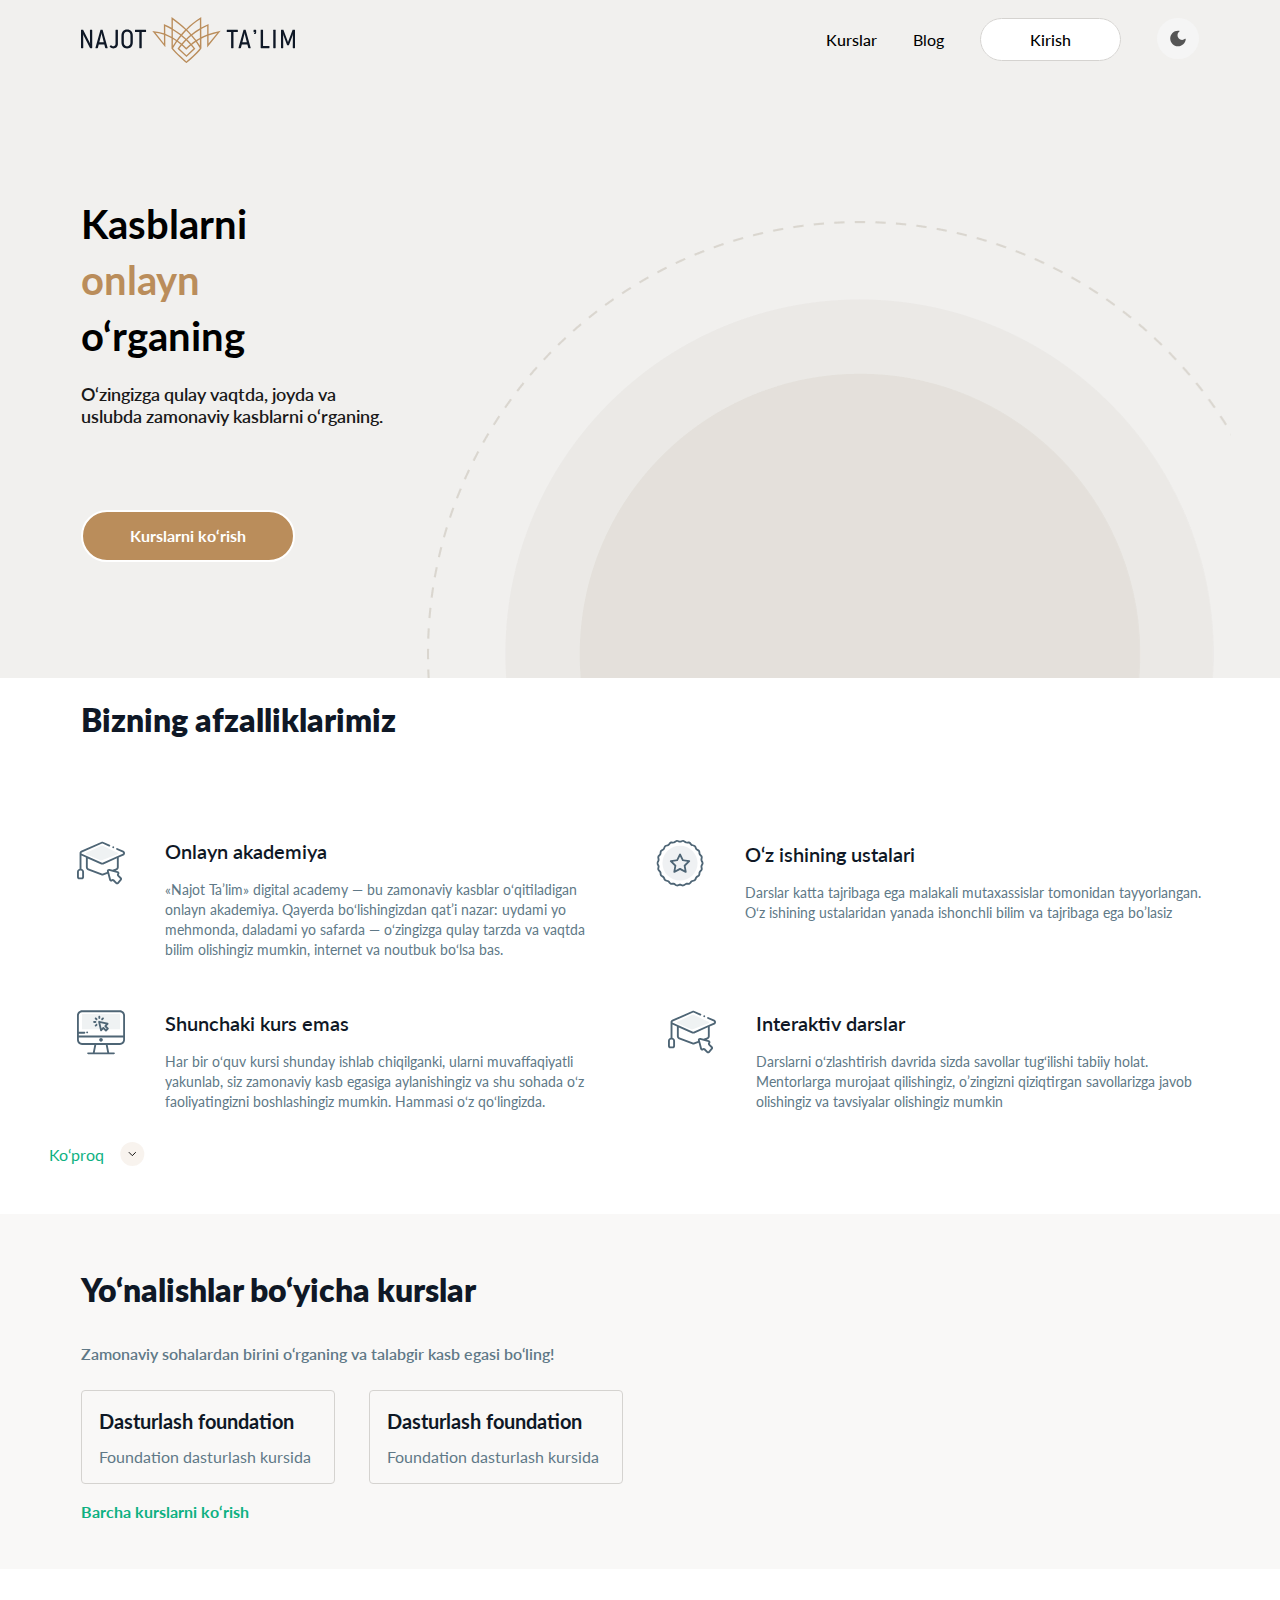
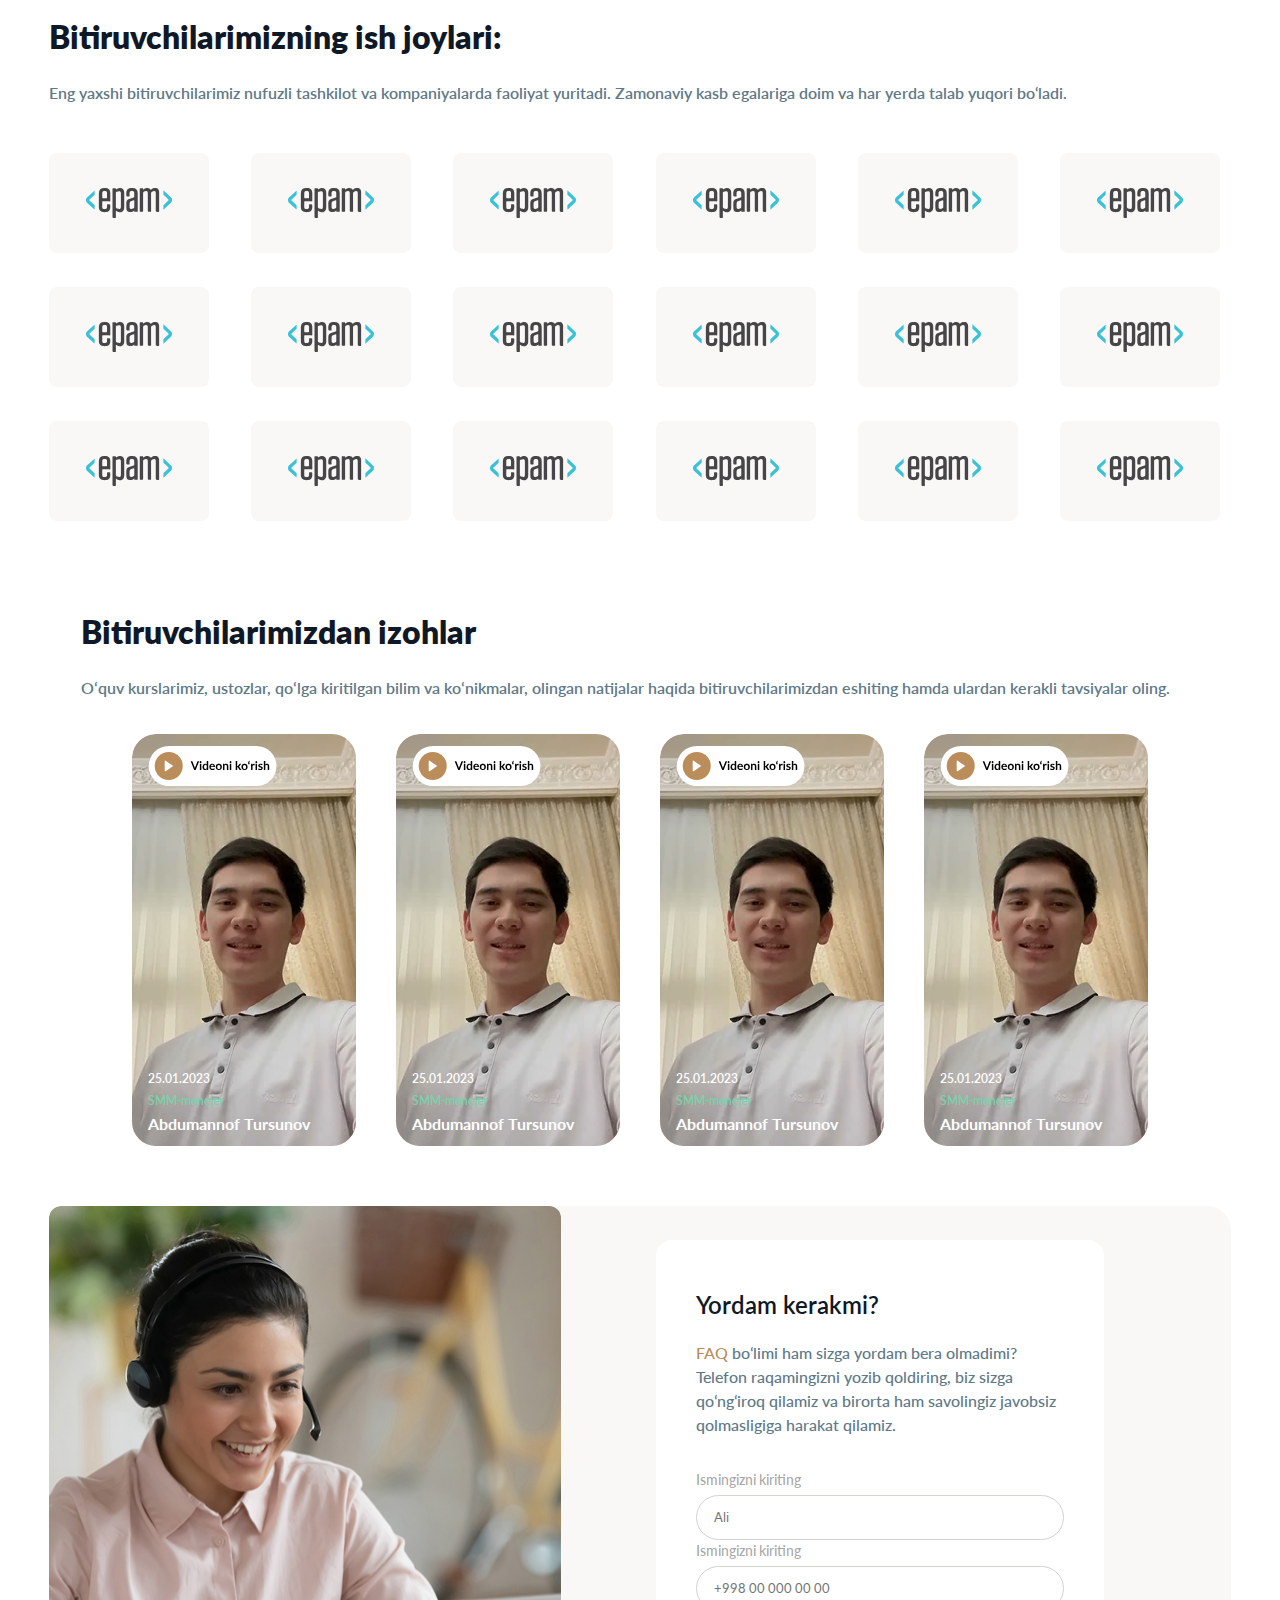
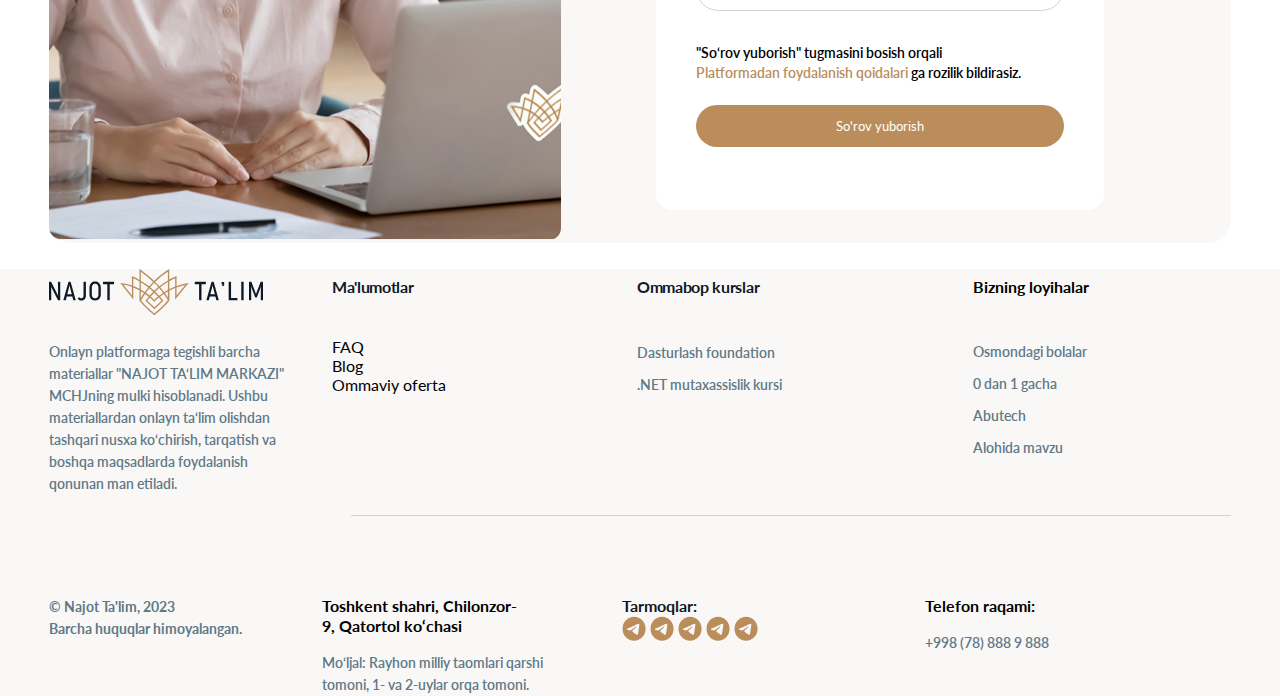
==== commit 29c8fc08: "Najot Talim Figma" ====
--- a/index.html
+++ b/index.html
@@ -284,7 +284,7 @@
         </div>
         <hr class="footer_hr">
         <div class="bottom">
-            <div class="bottom_footer">
+            <div class="bottom__footer">
                 <div class="bottom_box">
                     <p class="bottom_text">© Najot Ta'lim, 2023</p>
                     <p class="bottom_text">Barcha huquqlar himoyalangan.</p>
@@ -300,11 +300,11 @@
                 <div class="bottom_footer">
                     <h2 class="footer_title">Tarmoqlar:</h2>
                     <div class="bottom_footer_box">
-                        <img src="./img/Teligram.svg" alt="Telegram">
-                        <img src="./img/Teligram.svg" alt="Telegram">
-                        <img src="./img/Teligram.svg" alt="Telegram">
-                        <img src="./img/Teligram.svg" alt="Telegram">
-                        <img src="./img/Teligram.svg" alt="Telegram">
+                        <img class="footer_img_1" src="./img/Teligram.svg" alt="Telegram">
+                        <img class="footer_img_1" src="./img/Teligram.svg" alt="Telegram">
+                        <img class="footer_img_1" src="./img/Teligram.svg" alt="Telegram">
+                        <img class="footer_img_1" src="./img/Teligram.svg" alt="Telegram">
+                        <img class="footer_img_1" src="./img/Teligram.svg" alt="Telegram">
                     </div>
                 </div>
                 <div class="bottom_footer_box">
--- a/main.css
+++ b/main.css
@@ -453,9 +453,16 @@
     margin-top: 80px;
     gap: 60px;
 }
-.bottom_footer{
+.bottom__footer{
     display: flex;
     gap: 80px;
+}
+.bottom_footer_title{
+    font-weight: 700;
+    font-size: 16px;
+    line-height: 20px;
+    max-width: 198px;
+    width: 100%;
 }
 .bottom_text{
     font-size: 14px;
@@ -482,10 +489,10 @@
     font-weight: 700;
     line-height: 20px;
 }
-.bottom_footer_box {
-    display: flex;
-    gap: 12px;
-    margin-top: 16px;
+
+.footer_img_1{
+    width: 24px;
+    height: 26px;
 }
 @media screen and (max-width: 1095px){
 .section_container{
